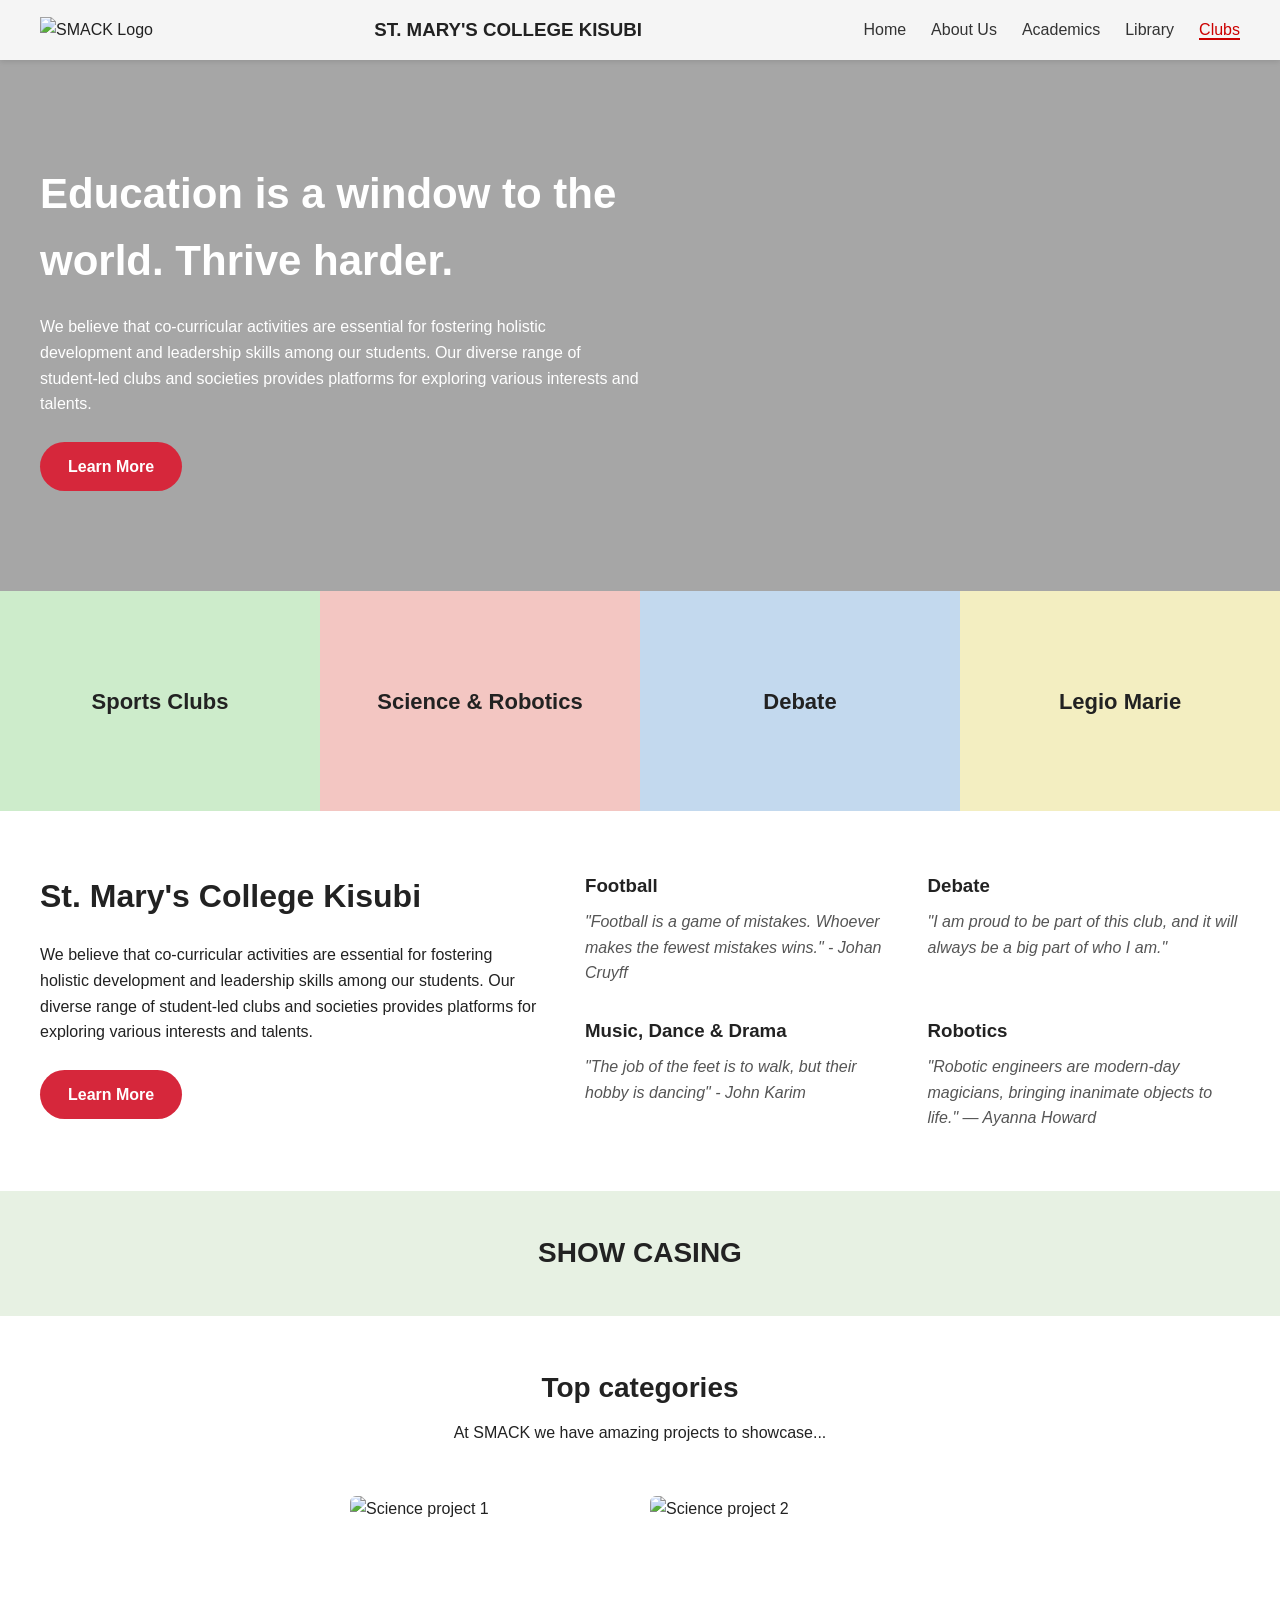
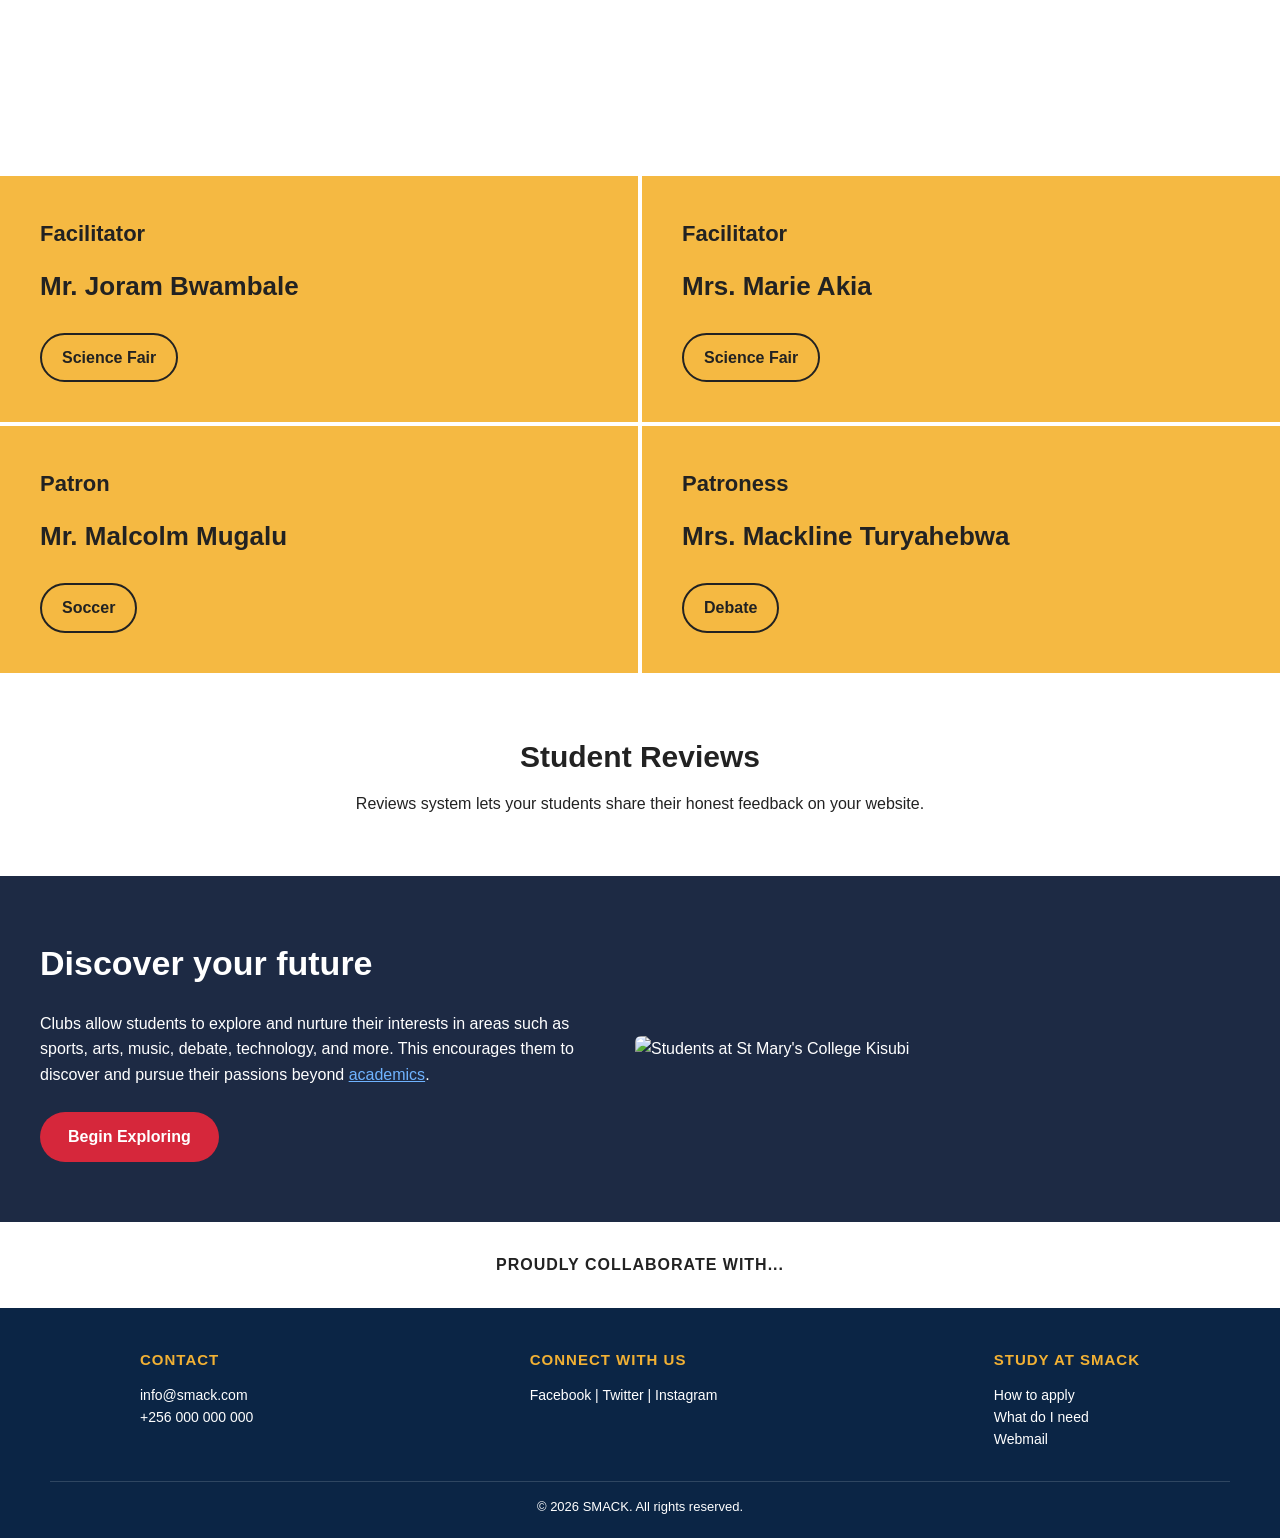
==== index.html @ e1bf28bd "Fix HTML encoding issues in index.html" ====
<!DOCTYPE html>
<html lang="en">
<head>
<meta charset="UTF-8">
<title>St. Mary's College Kisubi - Clubs</title>
<style>

  /* ===== Basic Reset ===== */
  * {
    margin: 0;
    padding: 0;
    box-sizing: border-box;
  }

  body {
    font-family: Arial, Helvetica, sans-serif;
    color: #222;
    line-height: 1.6;
  }

  a {
    text-decoration: none;
    color: inherit;
  }

  ul {
    list-style: none;
  }

  /* ===== Navigation Bar ===== */
 .navbar {
  display: flex;
  justify-content: space-between;
  align-items: center;
  padding: 15px 40px;
  background-color: #f5f5f5;
  box-shadow: 0 2px 5px rgba(0,0,0,0.1);
}

.navbar .logo img {
  height: 50px;
}

.nav-links {
  list-style: none;
  display: flex;
  gap: 25px;
}

.nav-links a {
  text-decoration: none;
  color: #333;
  font-weight: 500;
}

.nav-links a:hover,
.nav-links a.active {
  color: #cc0000;
  border-bottom: 2px solid #cc0000;
}

  /* ===== Hero Section ===== */
  .hero {
    background-image: linear-gradient(rgba(0,0,0,0.35), rgba(0,0,0,0.35)),
                       url("https://i.ytimg.com/vi/to-zvU9uCSM/maxresdefault.jpg");
    background-size: cover;
    background-position: center;
    color: white;
    padding: 100px 40px;
    text-align: left;
  }

  .hero h1 {
    font-size: 42px;
    max-width: 700px;
    margin-bottom: 20px;
  }

  .hero p {
    max-width: 600px;
    margin-bottom: 25px;
  }

  .btn {
    display: inline-block;
    background-color: #d6273b;
    color: white;
    padding: 12px 28px;
    border-radius: 25px;
    font-weight: bold;
    border: none;
    cursor: pointer;
  }

  .btn:hover {
    background-color: #a81d2c;
  }

  /* ===== Club Category Cards ===== */
  .club-categories {
    display: flex;
    flex-wrap: wrap;
  }

  .club-categories .card {
    flex: 1 1 25%;
    min-height: 220px;
    display: flex;
    align-items: center;
    justify-content: center;
    text-align: center;
    color: #222;
    font-size: 22px;
    font-weight: bold;
    padding: 20px;
  }

  .card.sports   { background-color: #cdeccb; }
  .card.science  { background-color: #f3c6c2; }
  .card.debate   { background-color: #c3d9ee; }
  .card.legio    { background-color: #f3eec1; }

  /* ===== About / Intro Section ===== */
  .about-section {
    display: flex;
    flex-wrap: wrap;
    gap: 40px;
    padding: 60px 40px;
  }

  .about-text {
    flex: 1 1 350px;
  }

  .about-text h2 {
    font-size: 32px;
    margin-bottom: 20px;
  }

  .about-text p {
    margin-bottom: 25px;
  }

  .club-list {
    flex: 1 1 500px;
    display: grid;
    grid-template-columns: 1fr 1fr;
    gap: 30px;
  }

  .club-item h3 {
    margin-bottom: 8px;
  }

  .club-item p {
    font-style: italic;
    color: #555;
  }

  /* ===== Showcase Section ===== */
  .showcase-banner {
    background-color: #e7f1e3;
    text-align: center;
    padding: 40px;
    font-size: 28px;
    font-weight: bold;
  }

  .showcase-intro {
    text-align: center;
    padding: 50px 20px 20px;
  }

  .showcase-intro h2 {
    font-size: 28px;
    margin-bottom: 10px;
  }

  .gallery {
    display: flex;
    flex-wrap: wrap;
    justify-content: center;
    gap: 20px;
    padding: 30px 40px 60px;
  }

  .gallery img {
    width: 280px;
    height: 220px;
    object-fit: cover;
    border-radius: 6px;
  }

  /* ===== Facilitator Cards ===== */
  .facilitators {
    display: grid;
    grid-template-columns: 1fr 1fr;
    gap: 4px;
  }

  .fac-card {
    background-color: #f5b942;
    padding: 40px;
  }

  .fac-card h3 {
    font-size: 22px;
    margin-bottom: 15px;
  }

  .fac-card h2 {
    font-size: 26px;
    margin-bottom: 25px;
  }

  .fac-card .tag {
    display: inline-block;
    border: 2px solid #222;
    padding: 10px 20px;
    border-radius: 25px;
    font-weight: bold;
  }

  /* ===== Reviews Section ===== */
  .reviews {
    text-align: center;
    padding: 60px 20px;
  }

  .reviews h2 {
    font-size: 30px;
    margin-bottom: 10px;
  }

  /* ===== Discover Future Section ===== */
  .discover {
    display: flex;
    flex-wrap: wrap;
    align-items: center;
    gap: 40px;
    background-color: #1d2a44;
    color: white;
    padding: 60px 40px;
  }

  .discover-text {
    flex: 1 1 350px;
  }

  .discover-text h2 {
    font-size: 34px;
    margin-bottom: 20px;
  }

  .discover-text p {
    margin-bottom: 25px;
  }

  .discover-text a.link {
    color: #6fb3ff;
    text-decoration: underline;
  }

  .discover-media {
    flex: 1 1 400px;
  }

  .discover-media img {
    width: 100%;
    border-radius: 6px;
    display: block;
  }

  /* ===== Collaborate Strip ===== */
  .collab-strip {
    text-align: center;
    padding: 30px;
    font-weight: bold;
    letter-spacing: 1px;
  }

  /* ===== Footer ===== */
  footer {
    background-color: #0b2545;
    color: white;
    padding: 40px 50px 20px;
}

.footer-content {
    display: flex;
    justify-content: space-between;
    flex-wrap: wrap;
    gap: 30px;
    max-width: 1000px;
    margin: 0 auto;
}

footer h4 {
    margin-bottom: 12px;
    text-transform: uppercase;
    font-size: 15px;
    letter-spacing: 1px;
    color: #f2b134;
}

footer p {
    font-size: 14px;
    color: white;
}

.copyright {
    text-align: center;
    margin-top: 30px;
    padding-top: 15px;
    border-top: 1px solid rgba(255, 255, 255, 0.15);
    font-size: 13px;
    color: white;
}
  /* ===== Responsive ===== */
  @media (max-width: 768px) {
    header { flex-direction: column; gap: 15px; }
    nav ul { flex-wrap: wrap; justify-content: center; gap: 15px; }
    .club-categories .card { flex: 1 1 50%; }
    .footer-grid { grid-template-columns: 1fr; }
    .club-list { grid-template-columns: 1fr; }
    .facilitators { grid-template-columns: 1fr; }
  }

</style>
</head>
<body>

  <!-- ===== Navigation BAR ===== -->
   <header>
      <nav class="navbar">
    <div class="logo">
      <img src="https://smack.sc.ug/pluginfile.php/1/local_mb2builder/images/smack%20logo%20%281%29.png" alt="SMACK Logo" />
    </div>
    <h3> ST. MARY'S COLLEGE KISUBI</h3>
    <ul class="nav-links">
      <li><a href="#">Home</a></li>
      <li><a href="#">About Us</a></li>
      <li><a href="#">Academics</a></li>
      <li><a href="#" class=>Library</a></li>
      <li><a href="#" class="active">Clubs</a></li>
    </ul>
  </nav>
  </header>

  <!-- ===== Hero Section ===== -->
  <section class="hero">
    <h1>Education is a window to the world. Thrive harder.</h1>
    <p>We believe that co-curricular activities are essential for fostering holistic
       development and leadership skills among our students. Our diverse range of
       student-led clubs and societies provides platforms for exploring various
       interests and talents.</p>
    <a href="#about" class="btn">Learn More</a>
  </section>

  <!-- ===== Club Category Cards ===== -->
  <section class="club-categories">
    <div class="card sports">Sports Clubs</div>
    <div class="card science">Science &amp; Robotics</div>
    <div class="card debate">Debate</div>
    <div class="card legio">Legio Marie</div>
  </section>

  <!-- ===== About / Club List Section ===== -->
  <section class="about-section" id="about">
    <div class="about-text">
      <h2>St. Mary's College Kisubi</h2>
      <p>We believe that co-curricular activities are essential for fostering holistic
         development and leadership skills among our students. Our diverse range of
         student-led clubs and societies provides platforms for exploring various
         interests and talents.</p>
      <a href="#" class="btn">Learn More</a>
    </div>

    <div class="club-list">
      <div class="club-item">
        <h3>Football</h3>
        <p>"Football is a game of mistakes. Whoever makes the fewest mistakes wins."
           - Johan Cruyff</p>
      </div>
      <div class="club-item">
        <h3>Debate</h3>
        <p>"I am proud to be part of this club, and it will always be a big part of who I am."</p>
      </div>
      <div class="club-item">
        <h3>Music, Dance &amp; Drama</h3>
        <p>"The job of the feet is to walk, but their hobby is dancing"
             - John Karim</p>
        </p>
      </div>
      <div class="club-item">
        <h3>Robotics</h3>
        <p>"Robotic engineers are modern-day magicians, bringing inanimate objects to life."
             — Ayanna Howard</p>
      </div>
    </div>
  </section>

  <!-- ===== Showcase Banner ===== -->
  <div class="showcase-banner">SHOW CASING</div>

  <!-- ===== Project Gallery ===== -->
  <section class="showcase-intro">
    <h2>Top categories</h2>
    <p>At SMACK we have amazing projects to showcase...</p>
  </section>

  <section class="gallery">
    <img src="https://smack.sc.ug/pluginfile.php/1/local_mb2builder/images/aaaa.jpg" alt="Science project 1">
    <img src="https://encrypted-tbn0.gstatic.com/images?q=tbn:ANd9GcRyeHM7qSEBKhLlBLKzKEKB-f-YLiyxaKR3A0BRDpmhOQ&s=10" alt="Science project 2" 
    <img src="https://encrypted-tbn0.gstatic.com/images?q=tbn:ANd9GcT-prtIh6dMyd_coQZ_07shjirnIBt1hOFECM0VP8MZow&s=10" alt="Science project 3"
    <img src="https://images.unsplash.com/photo-1581092160562-40aa08e78837?w=400" alt="Science project 4">
  </section>

  <!-- ===== Facilitators Section ===== -->
  <section class="facilitators">
    <div class="fac-card">
      <h3>Facilitator</h3>
      <h2>Mr. Joram Bwambale</h2>
      <span class="tag">Science Fair</span>
    </div>
    <div class="fac-card">
      <h3>Facilitator</h3>
      <h2>Mrs. Marie Akia</h2>
      <span class="tag">Science Fair</span>
    </div>
    <div class="fac-card">
      <h3>Patron</h3>
      <h2>Mr. Malcolm Mugalu</h2>
      <span class="tag">Soccer</span>
    </div>
    <div class="fac-card">
      <h3>Patroness</h3>
      <h2>Mrs. Mackline Turyahebwa</h2>
      <span class="tag">Debate</span>
    </div>
  </section>

  <!-- ===== Reviews Section ===== -->
  <section class="reviews">
    <h2>Student Reviews</h2>
    <p>Reviews system lets your students share their honest feedback on your website.</p>
  </section>

  <!-- ===== Discover Future Section ===== -->
  <section class="discover">
    <div class="discover-text">
      <h2>Discover your future</h2>
      <p>Clubs allow students to explore and nurture their interests in areas such as
         sports, arts, music, debate, technology, and more. This encourages them to
         discover and pursue their passions beyond <a href="#" class="link">academics</a>.</p>
      <a href="#" class="btn">Begin Exploring</a>
    </div>
    <div class="discover-media">
      <img src="https://images.unsplash.com/photo-1523050854058-8df90110c9f1?w=600" alt="Students at St Mary's College Kisubi">
    </div>
  </section>

  <!-- ===== Collaboration Strip ===== -->
  <div class="collab-strip">PROUDLY COLLABORATE WITH...</div>

  <!-- ===== Footer ===== -->
  <footer>
        <div class="footer-content">
            <div>
                <h4>Contact</h4>
                <p>info@smack.com</p>
                <p>+256 000 000 000</p>
            </div>
            <div>
                <h4>Connect with us</h4>
                <p>Facebook | Twitter | Instagram</p>
            </div>
            <div>
                <h4>Study at SMACK</h4>
                <p>How to apply</p>
                <p>What do I need</p>
                <p>Webmail </p>
            </div>
        </div>
        <p class="copyright">&copy; 2026 SMACK. All rights reserved.</p> 
  </footer>
</body>
</html>
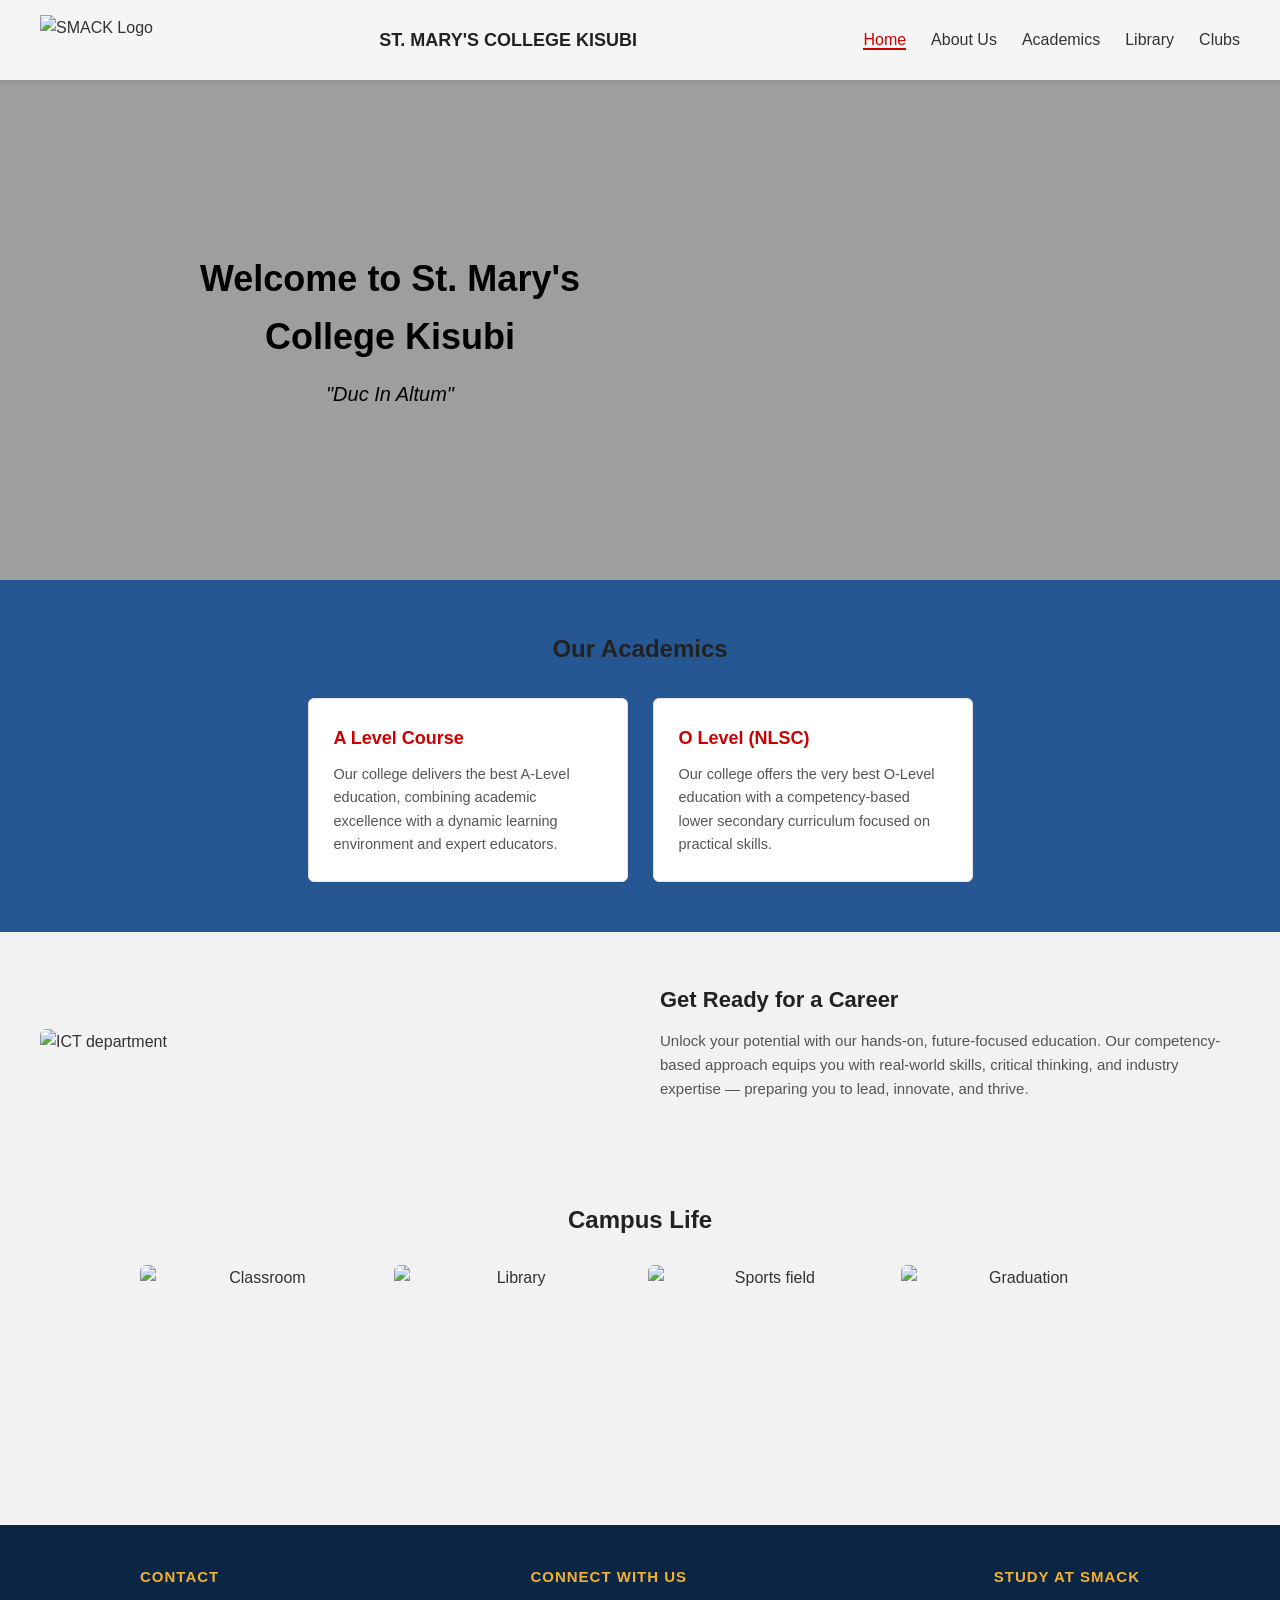
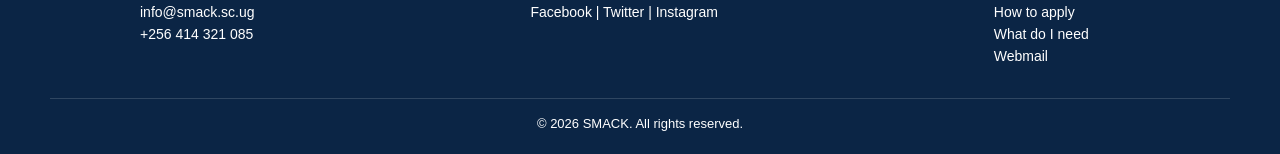
==== commit 3440acad: "Fix HTML encoding issues in index.html" ====
--- a/index.html
+++ b/index.html
@@ -1,488 +1,98 @@
 <!DOCTYPE html>
 <html lang="en">
 <head>
-<meta charset="UTF-8">
-<title>St. Mary's College Kisubi - Clubs</title>
-<style>
-
-  /* ===== Basic Reset ===== */
-  * {
-    margin: 0;
-    padding: 0;
-    box-sizing: border-box;
-  }
-
-  body {
-    font-family: Arial, Helvetica, sans-serif;
-    color: #222;
-    line-height: 1.6;
-  }
-
-  a {
-    text-decoration: none;
-    color: inherit;
-  }
-
-  ul {
-    list-style: none;
-  }
-
-  /* ===== Navigation Bar ===== */
- .navbar {
-  display: flex;
-  justify-content: space-between;
-  align-items: center;
-  padding: 15px 40px;
-  background-color: #f5f5f5;
-  box-shadow: 0 2px 5px rgba(0,0,0,0.1);
-}
-
-.navbar .logo img {
-  height: 50px;
-}
-
-.nav-links {
-  list-style: none;
-  display: flex;
-  gap: 25px;
-}
-
-.nav-links a {
-  text-decoration: none;
-  color: #333;
-  font-weight: 500;
-}
-
-.nav-links a:hover,
-.nav-links a.active {
-  color: #cc0000;
-  border-bottom: 2px solid #cc0000;
-}
-
-  /* ===== Hero Section ===== */
-  .hero {
-    background-image: linear-gradient(rgba(0,0,0,0.35), rgba(0,0,0,0.35)),
-                       url("https://i.ytimg.com/vi/to-zvU9uCSM/maxresdefault.jpg");
-    background-size: cover;
-    background-position: center;
-    color: white;
-    padding: 100px 40px;
-    text-align: left;
-  }
-
-  .hero h1 {
-    font-size: 42px;
-    max-width: 700px;
-    margin-bottom: 20px;
-  }
-
-  .hero p {
-    max-width: 600px;
-    margin-bottom: 25px;
-  }
-
-  .btn {
-    display: inline-block;
-    background-color: #d6273b;
-    color: white;
-    padding: 12px 28px;
-    border-radius: 25px;
-    font-weight: bold;
-    border: none;
-    cursor: pointer;
-  }
-
-  .btn:hover {
-    background-color: #a81d2c;
-  }
-
-  /* ===== Club Category Cards ===== */
-  .club-categories {
-    display: flex;
-    flex-wrap: wrap;
-  }
-
-  .club-categories .card {
-    flex: 1 1 25%;
-    min-height: 220px;
-    display: flex;
-    align-items: center;
-    justify-content: center;
-    text-align: center;
-    color: #222;
-    font-size: 22px;
-    font-weight: bold;
-    padding: 20px;
-  }
-
-  .card.sports   { background-color: #cdeccb; }
-  .card.science  { background-color: #f3c6c2; }
-  .card.debate   { background-color: #c3d9ee; }
-  .card.legio    { background-color: #f3eec1; }
-
-  /* ===== About / Intro Section ===== */
-  .about-section {
-    display: flex;
-    flex-wrap: wrap;
-    gap: 40px;
-    padding: 60px 40px;
-  }
-
-  .about-text {
-    flex: 1 1 350px;
-  }
-
-  .about-text h2 {
-    font-size: 32px;
-    margin-bottom: 20px;
-  }
-
-  .about-text p {
-    margin-bottom: 25px;
-  }
-
-  .club-list {
-    flex: 1 1 500px;
-    display: grid;
-    grid-template-columns: 1fr 1fr;
-    gap: 30px;
-  }
-
-  .club-item h3 {
-    margin-bottom: 8px;
-  }
-
-  .club-item p {
-    font-style: italic;
-    color: #555;
-  }
-
-  /* ===== Showcase Section ===== */
-  .showcase-banner {
-    background-color: #e7f1e3;
-    text-align: center;
-    padding: 40px;
-    font-size: 28px;
-    font-weight: bold;
-  }
-
-  .showcase-intro {
-    text-align: center;
-    padding: 50px 20px 20px;
-  }
-
-  .showcase-intro h2 {
-    font-size: 28px;
-    margin-bottom: 10px;
-  }
-
-  .gallery {
-    display: flex;
-    flex-wrap: wrap;
-    justify-content: center;
-    gap: 20px;
-    padding: 30px 40px 60px;
-  }
-
-  .gallery img {
-    width: 280px;
-    height: 220px;
-    object-fit: cover;
-    border-radius: 6px;
-  }
-
-  /* ===== Facilitator Cards ===== */
-  .facilitators {
-    display: grid;
-    grid-template-columns: 1fr 1fr;
-    gap: 4px;
-  }
-
-  .fac-card {
-    background-color: #f5b942;
-    padding: 40px;
-  }
-
-  .fac-card h3 {
-    font-size: 22px;
-    margin-bottom: 15px;
-  }
-
-  .fac-card h2 {
-    font-size: 26px;
-    margin-bottom: 25px;
-  }
-
-  .fac-card .tag {
-    display: inline-block;
-    border: 2px solid #222;
-    padding: 10px 20px;
-    border-radius: 25px;
-    font-weight: bold;
-  }
-
-  /* ===== Reviews Section ===== */
-  .reviews {
-    text-align: center;
-    padding: 60px 20px;
-  }
-
-  .reviews h2 {
-    font-size: 30px;
-    margin-bottom: 10px;
-  }
-
-  /* ===== Discover Future Section ===== */
-  .discover {
-    display: flex;
-    flex-wrap: wrap;
-    align-items: center;
-    gap: 40px;
-    background-color: #1d2a44;
-    color: white;
-    padding: 60px 40px;
-  }
-
-  .discover-text {
-    flex: 1 1 350px;
-  }
-
-  .discover-text h2 {
-    font-size: 34px;
-    margin-bottom: 20px;
-  }
-
-  .discover-text p {
-    margin-bottom: 25px;
-  }
-
-  .discover-text a.link {
-    color: #6fb3ff;
-    text-decoration: underline;
-  }
-
-  .discover-media {
-    flex: 1 1 400px;
-  }
-
-  .discover-media img {
-    width: 100%;
-    border-radius: 6px;
-    display: block;
-  }
-
-  /* ===== Collaborate Strip ===== */
-  .collab-strip {
-    text-align: center;
-    padding: 30px;
-    font-weight: bold;
-    letter-spacing: 1px;
-  }
-
-  /* ===== Footer ===== */
-  footer {
-    background-color: #0b2545;
-    color: white;
-    padding: 40px 50px 20px;
-}
-
-.footer-content {
-    display: flex;
-    justify-content: space-between;
-    flex-wrap: wrap;
-    gap: 30px;
-    max-width: 1000px;
-    margin: 0 auto;
-}
-
-footer h4 {
-    margin-bottom: 12px;
-    text-transform: uppercase;
-    font-size: 15px;
-    letter-spacing: 1px;
-    color: #f2b134;
-}
-
-footer p {
-    font-size: 14px;
-    color: white;
-}
-
-.copyright {
-    text-align: center;
-    margin-top: 30px;
-    padding-top: 15px;
-    border-top: 1px solid rgba(255, 255, 255, 0.15);
-    font-size: 13px;
-    color: white;
-}
-  /* ===== Responsive ===== */
-  @media (max-width: 768px) {
-    header { flex-direction: column; gap: 15px; }
-    nav ul { flex-wrap: wrap; justify-content: center; gap: 15px; }
-    .club-categories .card { flex: 1 1 50%; }
-    .footer-grid { grid-template-columns: 1fr; }
-    .club-list { grid-template-columns: 1fr; }
-    .facilitators { grid-template-columns: 1fr; }
-  }
-
-</style>
+<meta charset="UTF-8" />
+<meta name="viewport" content="width=device-width, initial-scale=1.0"/>
+<title>ST. MARY'S COLLEGE KISUBI - Home</title>
+<link rel="stylesheet" href="style.css" />
 </head>
 <body>
-
-  <!-- ===== Navigation BAR ===== -->
-   <header>
-      <nav class="navbar">
-    <div class="logo">
-      <img src="https://smack.sc.ug/pluginfile.php/1/local_mb2builder/images/smack%20logo%20%281%29.png" alt="SMACK Logo" />
-    </div>
-    <h3> ST. MARY'S COLLEGE KISUBI</h3>
-    <ul class="nav-links">
-      <li><a href="#">Home</a></li>
-      <li><a href="#">About Us</a></li>
-      <li><a href="#">Academics</a></li>
-      <li><a href="#" class=>Library</a></li>
-      <li><a href="#" class="active">Clubs</a></li>
-    </ul>
-  </nav>
+  <!-- ========== NAVIGATION BAR ========== -->
+  <header>
+    <nav class="navbar">
+      <div class="logo">
+        <img src="https://smack.sc.ug/pluginfile.php/1/local_mb2builder/images/smack%20logo%20%281%29.png" alt="SMACK Logo" />
+      </div>
+      <h3>ST. MARY'S COLLEGE KISUBI</h3>
+      <ul class="nav-links">
+        <li><a href="#" class="active">Home</a></li>
+        <li><a href="#">About Us</a></li>
+        <li><a href="#">Academics</a></li>
+        <li><a href="#">Library</a></li>
+        <li><a href="#">Clubs</a></li>
+      </ul>
+    </nav>
   </header>
 
-  <!-- ===== Hero Section ===== -->
+  <!-- ========== HERO ========== -->
   <section class="hero">
-    <h1>Education is a window to the world. Thrive harder.</h1>
-    <p>We believe that co-curricular activities are essential for fostering holistic
-       development and leadership skills among our students. Our diverse range of
-       student-led clubs and societies provides platforms for exploring various
-       interests and talents.</p>
-    <a href="#about" class="btn">Learn More</a>
+    <div class="hero-image" aria-hidden="true"></div>
+  
+    <div class="hero-content">
+      <div class="hero-text">
+        
+        <h1>Welcome to St. Mary's College Kisubi</h1>
+        <p>"Duc In Altum"</p>
+      </div>
+      
   </section>
 
-  <!-- ===== Club Category Cards ===== -->
-  <section class="club-categories">
-    <div class="card sports">Sports Clubs</div>
-    <div class="card science">Science &amp; Robotics</div>
-    <div class="card debate">Debate</div>
-    <div class="card legio">Legio Marie</div>
-  </section>
-
-  <!-- ===== About / Club List Section ===== -->
-  <section class="about-section" id="about">
-    <div class="about-text">
-      <h2>St. Mary's College Kisubi</h2>
-      <p>We believe that co-curricular activities are essential for fostering holistic
-         development and leadership skills among our students. Our diverse range of
-         student-led clubs and societies provides platforms for exploring various
-         interests and talents.</p>
-      <a href="#" class="btn">Learn More</a>
-    </div>
-
-    <div class="club-list">
-      <div class="club-item">
-        <h3>Football</h3>
-        <p>"Football is a game of mistakes. Whoever makes the fewest mistakes wins."
-           - Johan Cruyff</p>
+  <!-- ========== ACADEMICS ========== -->
+  <section class="academics">
+    <h2>Our Academics</h2>
+    <div class="academics-grid">
+      <div class="academic-card">
+        <h3>A Level Course</h3>
+        <p>Our college delivers the best A-Level education, combining academic excellence with a dynamic learning environment and expert educators.</p>
       </div>
-      <div class="club-item">
-        <h3>Debate</h3>
-        <p>"I am proud to be part of this club, and it will always be a big part of who I am."</p>
-      </div>
-      <div class="club-item">
-        <h3>Music, Dance &amp; Drama</h3>
-        <p>"The job of the feet is to walk, but their hobby is dancing"
-             - John Karim</p>
-        </p>
-      </div>
-      <div class="club-item">
-        <h3>Robotics</h3>
-        <p>"Robotic engineers are modern-day magicians, bringing inanimate objects to life."
-             — Ayanna Howard</p>
+      <div class="academic-card">
+        <h3>O Level (NLSC)</h3>
+        <p>Our college offers the very best O-Level education with a competency-based lower secondary curriculum focused on practical skills.</p>
       </div>
     </div>
   </section>
 
-  <!-- ===== Showcase Banner ===== -->
-  <div class="showcase-banner">SHOW CASING</div>
-
-  <!-- ===== Project Gallery ===== -->
-  <section class="showcase-intro">
-    <h2>Top categories</h2>
-    <p>At SMACK we have amazing projects to showcase...</p>
-  </section>
-
-  <section class="gallery">
-    <img src="https://smack.sc.ug/pluginfile.php/1/local_mb2builder/images/aaaa.jpg" alt="Science project 1">
-    <img src="https://encrypted-tbn0.gstatic.com/images?q=tbn:ANd9GcRyeHM7qSEBKhLlBLKzKEKB-f-YLiyxaKR3A0BRDpmhOQ&s=10" alt="Science project 2" 
-    <img src="https://encrypted-tbn0.gstatic.com/images?q=tbn:ANd9GcT-prtIh6dMyd_coQZ_07shjirnIBt1hOFECM0VP8MZow&s=10" alt="Science project 3"
-    <img src="https://images.unsplash.com/photo-1581092160562-40aa08e78837?w=400" alt="Science project 4">
-  </section>
-
-  <!-- ===== Facilitators Section ===== -->
-  <section class="facilitators">
-    <div class="fac-card">
-      <h3>Facilitator</h3>
-      <h2>Mr. Joram Bwambale</h2>
-      <span class="tag">Science Fair</span>
-    </div>
-    <div class="fac-card">
-      <h3>Facilitator</h3>
-      <h2>Mrs. Marie Akia</h2>
-      <span class="tag">Science Fair</span>
-    </div>
-    <div class="fac-card">
-      <h3>Patron</h3>
-      <h2>Mr. Malcolm Mugalu</h2>
-      <span class="tag">Soccer</span>
-    </div>
-    <div class="fac-card">
-      <h3>Patroness</h3>
-      <h2>Mrs. Mackline Turyahebwa</h2>
-      <span class="tag">Debate</span>
+  <!-- ========== ABOUT ========== -->
+  <section class="about">
+    <img src="https://businessfocus.co.ug/wp-content/uploads/2022/12/St.-Marys-College-Kisubi.png" alt="ICT department"/>
+    <div class="about-text">
+      <h2>Get Ready for a Career</h2>
+      <p>Unlock your potential with our hands-on, future-focused education. Our competency-based approach equips you with real-world skills, critical thinking, and industry expertise — preparing you to lead, innovate, and thrive.</p>
     </div>
   </section>
 
-  <!-- ===== Reviews Section ===== -->
-  <section class="reviews">
-    <h2>Student Reviews</h2>
-    <p>Reviews system lets your students share their honest feedback on your website.</p>
-  </section>
-
-  <!-- ===== Discover Future Section ===== -->
-  <section class="discover">
-    <div class="discover-text">
-      <h2>Discover your future</h2>
-      <p>Clubs allow students to explore and nurture their interests in areas such as
-         sports, arts, music, debate, technology, and more. This encourages them to
-         discover and pursue their passions beyond <a href="#" class="link">academics</a>.</p>
-      <a href="#" class="btn">Begin Exploring</a>
-    </div>
-    <div class="discover-media">
-      <img src="https://images.unsplash.com/photo-1523050854058-8df90110c9f1?w=600" alt="Students at St Mary's College Kisubi">
+  <!-- ========== GALLERY ========== -->
+  <section class="gallery">
+    <h2>Campus Life</h2>
+    <div class="gallery-grid">
+      <img src="https://tse2.mm.bing.net/th/id/OIP.IeeUNRi_D4gt1pBTQpXDOAHaE8?cb=thfvnextfalcon3&rs=1&pid=ImgDetMain&o=7&rm=3" alt="Classroom"/>
+      <img src="https://smack.sc.ug/pluginfile.php/1/local_mb2builder/images/1%40%20(5).JPG" alt="Library"/>
+      <img src="https://2.bp.blogspot.com/-CVWaP2WaajM/T4bvk_jK1nI/AAAAAAAALGk/YVQt82Ro3J8/s1600/S%2B6%2BAFTER%2BMASS.JPG" alt="Sports field"/>
+      <img src="https://smack.sc.ug/pluginfile.php/1/local_mb2builder/images/NYZ_6675.jpg" alt="Graduation"/>
     </div>
   </section>
 
-  <!-- ===== Collaboration Strip ===== -->
-  <div class="collab-strip">PROUDLY COLLABORATE WITH...</div>
+  <!-- ===== FOOTER ===== -->
+  <footer>
+    <div class="footer-content">
+      <div>
+        <h4>Contact</h4>
+        <p>info@smack.sc.ug</p>
+        <p>+256 414 321 085</p>
+      </div>
+      <div>
+        <h4>Connect with us</h4>
+        <p>Facebook | Twitter | Instagram</p>
+      </div>
+      <div>
+        <h4>Study at SMACK</h4>
+        <p>How to apply</p>
+        <p>What do I need</p>
+        <p>Webmail</p>
+      </div>
+    </div>
+    <p class="copyright">&copy; 2026 SMACK. All rights reserved.</p>
+  </footer>
 
-  <!-- ===== Footer ===== -->
-  <footer>
-        <div class="footer-content">
-            <div>
-                <h4>Contact</h4>
-                <p>info@smack.com</p>
-                <p>+256 000 000 000</p>
-            </div>
-            <div>
-                <h4>Connect with us</h4>
-                <p>Facebook | Twitter | Instagram</p>
-            </div>
-            <div>
-                <h4>Study at SMACK</h4>
-                <p>How to apply</p>
-                <p>What do I need</p>
-                <p>Webmail </p>
-            </div>
-        </div>
-        <p class="copyright">&copy; 2026 SMACK. All rights reserved.</p> 
-  </footer>
 </body>
 </html>
--- a/style.css
+++ b/style.css
@@ -0,0 +1,266 @@
+* { margin: 0; padding: 0; box-sizing: border-box; }
+body {
+  font-family: Arial, Helvetica, sans-serif;
+  color: #333;
+  line-height: 1.6;
+  background-color: #f2f2f2;
+}
+a { text-decoration: none; }
+img { max-width: 100%; display: block; }
+
+/* ===== NAVBAR ===== */
+.navbar {
+  display: flex;
+  justify-content: space-between;
+  align-items: center;
+  padding: 15px 40px;
+  background-color: #f5f5f5;
+  box-shadow: 0 2px 5px rgba(0,0,0,0.1);
+}
+.navbar .logo img {
+  height: 50px;
+}
+.navbar h3 {
+  color: #222;
+  font-size: 18px;
+  font-weight: 600;
+}
+.nav-links {
+  list-style: none;
+  display: flex;
+  gap: 25px;
+}
+.nav-links a {
+  color: #333;
+  font-weight: 500;
+}
+.nav-links a:hover,
+.nav-links a.active {
+  color: #cc0000;
+  border-bottom: 2px solid #cc0000;
+}
+
+/* ===== HERO ===== */
+.hero {
+  position: relative;
+  text-align: center;
+  color:black;
+  min-height: 500px;
+  display: flex;
+  align-items: center;
+  justify-content: center;
+  overflow: hidden;
+}
+.hero::before {
+  content: "";
+  position: absolute;
+  inset: 0;
+  background: rgba(0, 0, 0, 0.35);
+}
+.hero-image {
+  position: absolute;
+  inset: 0;
+  background-image: url('homepage.jpg');
+  background-size: cover;
+  background-position: center;
+  opacity: 0.95;
+}
+.hero-text {
+  position: relative;
+  z-index: 1;
+  max-width: 560px;
+  padding: 20px;
+}
+.hero-content {
+  position: relative;
+  z-index: 1;
+  max-width: 1100px;
+  width: 100%;
+  padding: 20px;
+  display: flex;
+  align-items: flex-start;
+  justify-content: flex-start;
+  gap: 32px;
+}
+.hero-video {
+  width: 320px;
+  min-width: 280px;
+  border-radius: 14px;
+  overflow: hidden;
+  box-shadow: 0 12px 30px rgba(0, 0, 0, 0.35);
+}
+.hero-video video {
+  display: block;
+  width: 100%;
+  height: auto;
+}
+.hero h1 {
+  font-size: 36px;
+  margin-bottom: 12px;
+}
+.hero p {
+  font-style: italic;
+  font-size: 20px;
+  margin-bottom: 0;
+}
+.hero-buttons {
+  margin-top: 25px;
+}
+.hero-buttons a {
+  display: inline-block;
+  padding: 10px 22px;
+  margin: 0 8px;
+  font-weight: 600;
+  border-radius: 4px;
+}
+.btn-primary {
+  background-color: #cc0000;
+  color: #fff;
+}
+.btn-secondary {
+  border: 1px solid #cc0000;
+  color: #cc0000;
+}
+
+/* ===== ACADEMICS ===== */
+.academics {
+  padding: 50px 40px;
+  background-color: #265793;
+}
+.academics h2 {
+  text-align: center;
+  color: #222;
+  margin-bottom: 30px;
+  font-size: 24px;
+}
+.academics-grid {
+  display: flex;
+  gap: 25px;
+  flex-wrap: wrap;
+  justify-content: center;
+}
+.academic-card {
+  background: #fff;
+  border: 1px solid #e2e2e2;
+  border-radius: 6px;
+  padding: 25px;
+  max-width: 320px;
+}
+.academic-card h3 {
+  color: #cc0000;
+  margin-bottom: 10px;
+  font-size: 18px;
+}
+.academic-card p {
+  color: #555;
+  font-size: 14.5px;
+}
+
+/* ===== ABOUT ===== */
+.about {
+  display: flex;
+  align-items: center;
+  gap: 40px;
+  padding: 50px 40px;
+  flex-wrap: wrap;
+}
+.about img {
+  flex: 1 1 320px;
+  border-radius: 6px;
+}
+.about-text {
+  flex: 1 1 320px;
+}
+.about-text h2 {
+  color: #222;
+  margin-bottom: 12px;
+  font-size: 22px;
+}
+.about-text p {
+  color: #555;
+  font-size: 15px;
+}
+
+/* ===== GALLERY ===== */
+.gallery {
+  padding: 50px 40px;
+  text-align: center;
+}
+.gallery h2 {
+  color: #222;
+  margin-bottom: 25px;
+  font-size: 24px;
+}
+.gallery-grid {
+  display: grid;
+  grid-template-columns: repeat(auto-fit, minmax(220px, 1fr));
+  gap: 15px;
+  max-width: 1000px;
+  margin: 0 auto;
+}
+.gallery-grid img {
+  width: 100%;
+  height: 180px;
+  object-fit: cover;
+  border-radius: 6px;
+}
+
+/* ===== FOOTER ===== */
+footer {
+  background-color: #0b2545;
+  color: white;
+  padding: 40px 50px 20px;
+  margin-top: 30px;
+}
+.footer-content {
+  display: flex;
+  justify-content: space-between;
+  flex-wrap: wrap;
+  gap: 30px;
+  max-width: 1000px;
+  margin: 0 auto;
+}
+footer h4 {
+  margin-bottom: 12px;
+  text-transform: uppercase;
+  font-size: 15px;
+  letter-spacing: 1px;
+  color: #f2b134;
+}
+footer p {
+  font-size: 14px;
+  color: white;
+}
+.copyright {
+  text-align: center;
+  margin-top: 30px;
+  padding-top: 15px;
+  border-top: 1px solid rgba(255, 255, 255, 0.15);
+  font-size: 13px;
+  color: white;
+}
+
+@media (max-width: 768px) {
+  .navbar { flex-direction: column; gap: 12px; padding: 15px 20px; }
+  .nav-links { flex-wrap: wrap; justify-content: center; gap: 15px; }
+  .about, .academics { padding: 40px 20px; }
+  .hero-content {
+    flex-direction: column;
+    align-items: center;
+    text-align: center;
+  }
+  .hero-text {
+    max-width: 100%;
+  }
+  .hero-video {
+    width: 100%;
+    max-width: 560px;
+  }
+}
+
+@media (max-width: 480px) {
+  .hero-video {
+    width: 100%;
+    max-width: 100%;
+  }
+}
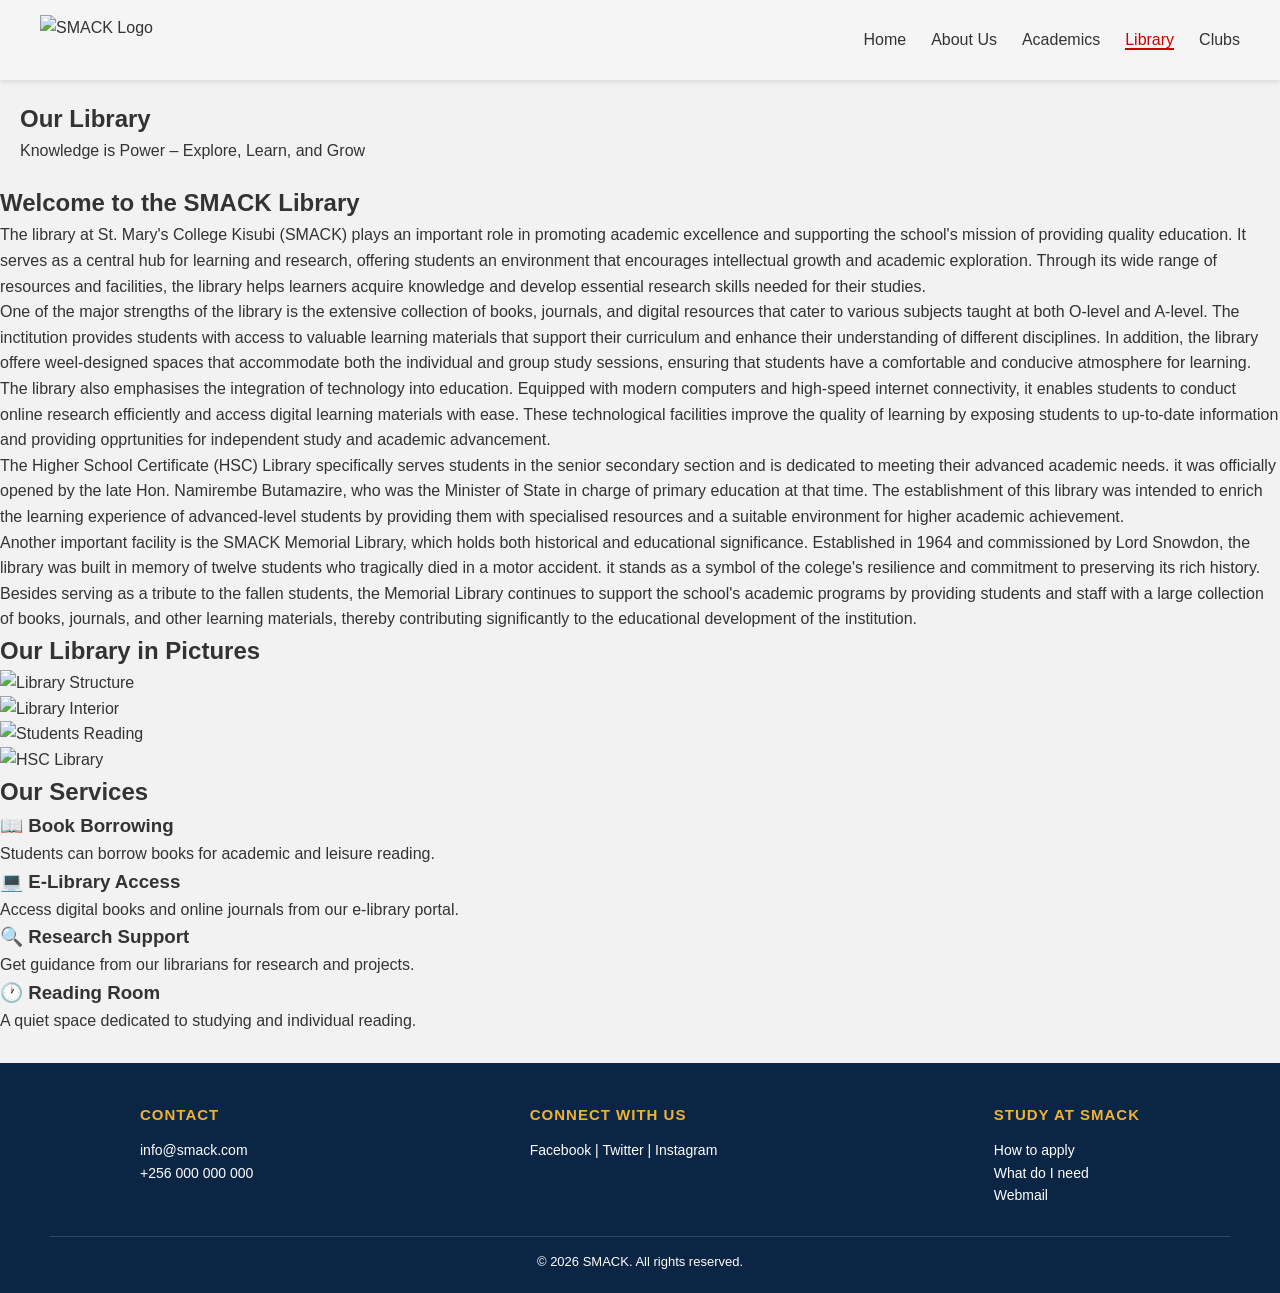
==== commit f5edd179: "Fix HTML structure and content formatting" ====
--- a/index.html
+++ b/index.html
@@ -1,98 +1,120 @@
 <!DOCTYPE html>
 <html lang="en">
 <head>
-<meta charset="UTF-8" />
-<meta name="viewport" content="width=device-width, initial-scale=1.0"/>
-<title>ST. MARY'S COLLEGE KISUBI - Home</title>
-<link rel="stylesheet" href="style.css" />
+  <meta charset="UTF-8" />
+  <meta name="viewport" content="width=device-width, initial-scale=1.0"/>
+  <title>Library – St. Mary's College Kisubi</title>
+  <link rel="stylesheet" href="style.css" />
 </head>
 <body>
+
   <!-- ========== NAVIGATION BAR ========== -->
-  <header>
-    <nav class="navbar">
-      <div class="logo">
-        <img src="https://smack.sc.ug/pluginfile.php/1/local_mb2builder/images/smack%20logo%20%281%29.png" alt="SMACK Logo" />
-      </div>
-      <h3>ST. MARY'S COLLEGE KISUBI</h3>
-      <ul class="nav-links">
-        <li><a href="#" class="active">Home</a></li>
-        <li><a href="#">About Us</a></li>
-        <li><a href="#">Academics</a></li>
-        <li><a href="#">Library</a></li>
-        <li><a href="#">Clubs</a></li>
-      </ul>
-    </nav>
-  </header>
+  <nav class="navbar">
+    <div class="logo">
+      <img src="https://smack.sc.ug/pluginfile.php/1/local_mb2builder/images/smack%20logo%20%281%29.png" alt="SMACK Logo" />
+    </div>
+    <ul class="nav-links">
+      <li><a href="#">Home</a></li>
+      <li><a href="#">About Us</a></li>
+      <li><a href="#">Academics</a></li>
+      <li><a href="#" class="active">Library</a></li>
+      <li><a href="#">Clubs</a></li>
+    </ul>
+  </nav>
 
-  <!-- ========== HERO ========== -->
-  <section class="hero">
-    <div class="hero-image" aria-hidden="true"></div>
-  
-    <div class="hero-content">
-      <div class="hero-text">
-        
-        <h1>Welcome to St. Mary's College Kisubi</h1>
-        <p>"Duc In Altum"</p>
-      </div>
-      
+  <!-- ==========  HERO SECTION (Background image goes in CSS) ========== -->
+  <section class="library-hero">
+    <div class="hero-text">
+      <h1>Our Library</h1>
+      <p>Knowledge is Power – Explore, Learn, and Grow</p>
+    </div>
   </section>
 
-  <!-- ========== ACADEMICS ========== -->
-  <section class="academics">
-    <h2>Our Academics</h2>
-    <div class="academics-grid">
-      <div class="academic-card">
-        <h3>A Level Course</h3>
-        <p>Our college delivers the best A-Level education, combining academic excellence with a dynamic learning environment and expert educators.</p>
+  <!-- ========== ABOUT THE LIBRARY ========== -->
+  <section class="library-about">
+    <h2>Welcome to the SMACK Library</h2>
+    <p>
+      The library at St. Mary's College Kisubi (SMACK) plays an important role in promoting academic excellence and supporting the school's mission of providing quality education. It serves as a central hub for learning and research, offering students an environment that
+      encourages intellectual growth and academic exploration. Through its wide range of resources and facilities, the library helps learners acquire knowledge and develop essential research skills needed for their studies.
+    </p>
+    <p>
+      One of the major strengths of the library is the extensive collection of books, journals, and digital resources that cater to various subjects taught at both O-level and A-level. The inctitution provides students with access to valuable learning materials that support 
+      their curriculum and enhance their understanding of different disciplines. In addition, the library offere weel-designed spaces that accommodate both the individual and group study sessions, ensuring that students have a comfortable and conducive atmosphere for learning.
+    </p>
+    <p>
+      The library also emphasises the integration of technology into education. Equipped with modern computers and high-speed internet connectivity, it enables students to conduct online research efficiently and access digital learning materials with ease. These technological 
+      facilities improve the quality of learning by exposing students to up-to-date information and providing opprtunities for independent study and academic advancement.
+    </p>
+    <p>
+      The Higher School Certificate (HSC) Library specifically serves students in the senior secondary section and is dedicated to meeting their advanced academic needs. it was officially opened by the late Hon. Namirembe Butamazire, who was the Minister of State in charge of 
+      primary education at that time. The establishment of this library was intended to enrich the learning experience of advanced-level students by providing them with specialised resources and a suitable environment for higher academic achievement.
+    </p>
+    <p>
+      Another important facility is the SMACK Memorial Library, which holds both historical and educational significance. Established in 1964 and commissioned by Lord Snowdon, the library was built in memory of twelve students who tragically died in a motor accident. it stands
+      as a symbol of the colege's resilience and commitment to preserving its rich history. Besides serving as a tribute to the fallen students, the Memorial Library continues to support the school's academic programs by providing students and staff with a large collection of 
+      books, journals, and other learning materials, thereby contributing significantly to the educational development of the institution.
+    </p>
+  </section>
+
+  <!-- ==========  INSERT PHOTO GRID SECTION HERE ========== -->
+  <section class="library-photos">
+    <h2>Our Library in Pictures</h2>
+    <div class="photo-grid">
+
+      <!--  REPLACE these src values with your actual image file names -->
+      <img src="https://smack.sc.ug/pluginfile.php/1/local_mb2builder/images/CHR_9851.jpg" alt="Library Structure" />
+      <img src="https://4.bp.blogspot.com/-PNSpChh7xZ0/TZqziDxXOVI/AAAAAAAAHOI/rS1kGQ0i2zg/s1600/slide35.png" alt="Library Interior" />
+      <img src="https://smack.sc.ug/pluginfile.php/1/local_mb2builder/images/NYZ_6675.jpg" alt="Students Reading" />
+      <img src="https://smack.sc.ug/pluginfile.php/1/local_mb2builder/images/NYZ_6858.jpg" alt="HSC Library" />
+
+    </div>
+  </section>
+  <!-- ========== END OF PHOTO GRID ========== -->
+
+  <!-- ========== LIBRARY SERVICES ========== -->
+  <section class="library-services">
+    <h2>Our Services</h2>
+    <div class="services-grid">
+      <div class="service-card">
+        <h3>📖 Book Borrowing</h3>
+        <p>Students can borrow books for academic and leisure reading.</p>
       </div>
-      <div class="academic-card">
-        <h3>O Level (NLSC)</h3>
-        <p>Our college offers the very best O-Level education with a competency-based lower secondary curriculum focused on practical skills.</p>
+      <div class="service-card">
+        <h3>💻 E-Library Access</h3>
+        <p>Access digital books and online journals from our e-library portal.</p>
+      </div>
+      <div class="service-card">
+        <h3>🔍 Research Support</h3>
+        <p>Get guidance from our librarians for research and projects.</p>
+      </div>
+      <div class="service-card">
+        <h3>🕐 Reading Room</h3>
+        <p>A quiet space dedicated to studying and individual reading.</p>
       </div>
     </div>
   </section>
 
-  <!-- ========== ABOUT ========== -->
-  <section class="about">
-    <img src="https://businessfocus.co.ug/wp-content/uploads/2022/12/St.-Marys-College-Kisubi.png" alt="ICT department"/>
-    <div class="about-text">
-      <h2>Get Ready for a Career</h2>
-      <p>Unlock your potential with our hands-on, future-focused education. Our competency-based approach equips you with real-world skills, critical thinking, and industry expertise — preparing you to lead, innovate, and thrive.</p>
-    </div>
-  </section>
-
-  <!-- ========== GALLERY ========== -->
-  <section class="gallery">
-    <h2>Campus Life</h2>
-    <div class="gallery-grid">
-      <img src="https://tse2.mm.bing.net/th/id/OIP.IeeUNRi_D4gt1pBTQpXDOAHaE8?cb=thfvnextfalcon3&rs=1&pid=ImgDetMain&o=7&rm=3" alt="Classroom"/>
-      <img src="https://smack.sc.ug/pluginfile.php/1/local_mb2builder/images/1%40%20(5).JPG" alt="Library"/>
-      <img src="https://2.bp.blogspot.com/-CVWaP2WaajM/T4bvk_jK1nI/AAAAAAAALGk/YVQt82Ro3J8/s1600/S%2B6%2BAFTER%2BMASS.JPG" alt="Sports field"/>
-      <img src="https://smack.sc.ug/pluginfile.php/1/local_mb2builder/images/NYZ_6675.jpg" alt="Graduation"/>
-    </div>
-  </section>
 
   <!-- ===== FOOTER ===== -->
-  <footer>
-    <div class="footer-content">
-      <div>
-        <h4>Contact</h4>
-        <p>info@smack.sc.ug</p>
-        <p>+256 414 321 085</p>
-      </div>
-      <div>
-        <h4>Connect with us</h4>
-        <p>Facebook | Twitter | Instagram</p>
-      </div>
-      <div>
-        <h4>Study at SMACK</h4>
-        <p>How to apply</p>
-        <p>What do I need</p>
-        <p>Webmail</p>
-      </div>
-    </div>
-    <p class="copyright">&copy; 2026 SMACK. All rights reserved.</p>
-  </footer>
-
+    <footer>
+        <div class="footer-content">
+            <div>
+                <h4>Contact</h4>
+                <p>info@smack.com</p>
+                <p>+256 000 000 000</p>
+            </div>
+            <div>
+                <h4>Connect with us</h4>
+                <p>Facebook | Twitter | Instagram</p>
+            </div>
+            <div>
+                <h4>Study at SMACK</h4>
+                <p>How to apply</p>
+                <p>What do I need</p>
+                <p>Webmail </p>
+            </div>
+        </div>
+        <p class="copyright">&copy; 2026 SMACK. All rights reserved.</p>
+    </footer>
 </body>
 </html>
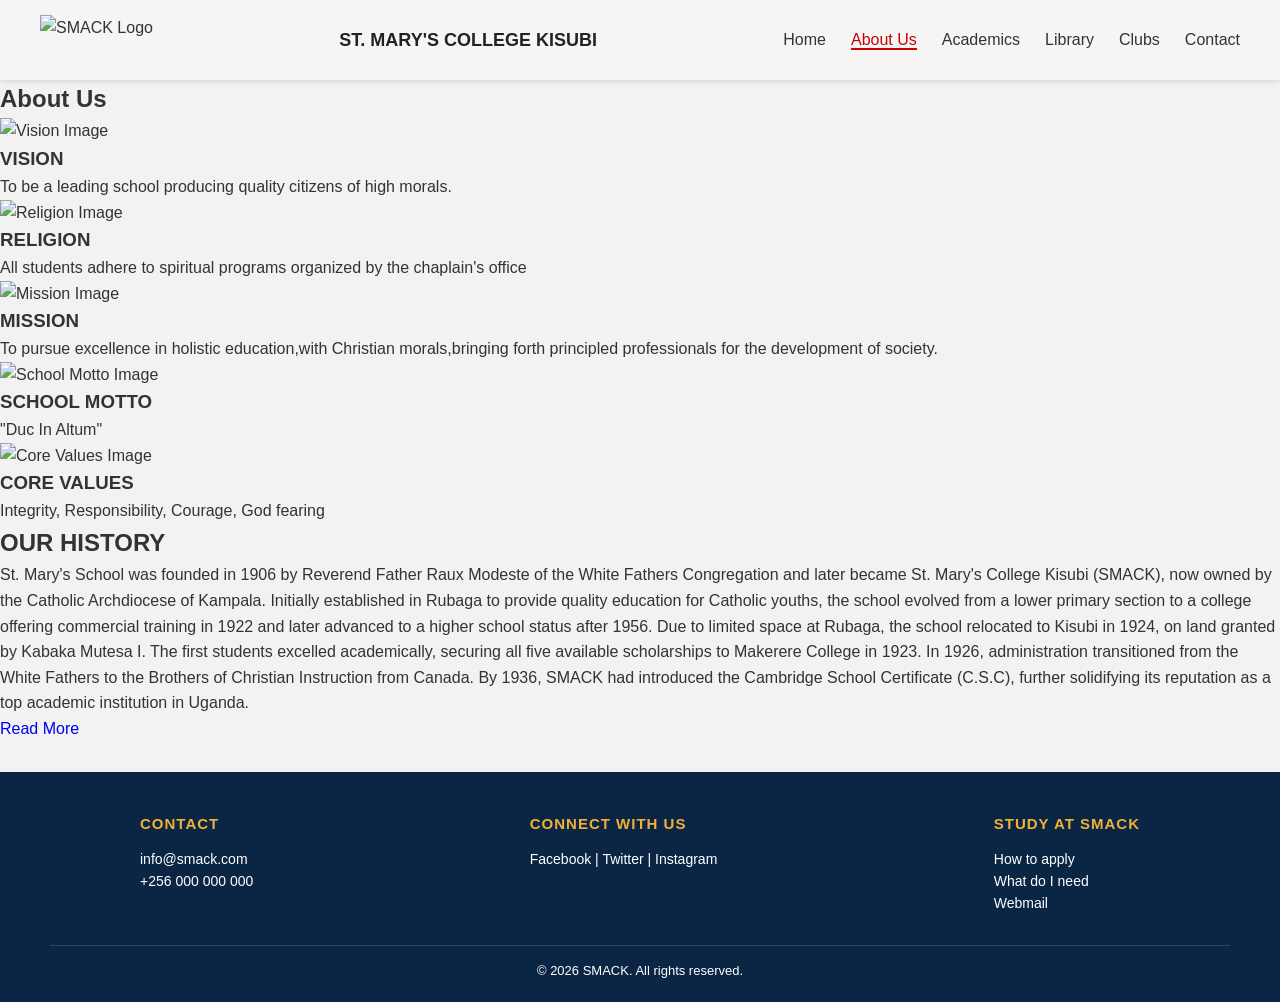
==== commit 78b9bd29: "Update index.html" ====
--- a/index.html
+++ b/index.html
@@ -1,101 +1,83 @@
 <!DOCTYPE html>
 <html lang="en">
 <head>
-  <meta charset="UTF-8" />
-  <meta name="viewport" content="width=device-width, initial-scale=1.0"/>
-  <title>Library – St. Mary's College Kisubi</title>
-  <link rel="stylesheet" href="style.css" />
+    <meta charset="UTF-8">
+    <meta name="viewport" content="width=device-width, initial-scale=1.0">
+    <title>SMACK website-redo</title>
+    <link rel="stylesheet" href="style.css">
 </head>
 <body>
 
-  <!-- ========== NAVIGATION BAR ========== -->
-  <nav class="navbar">
+ <!-- ========== NAVIGATION BAR ========== -->
+   <header>
+      <nav class="navbar">
     <div class="logo">
       <img src="https://smack.sc.ug/pluginfile.php/1/local_mb2builder/images/smack%20logo%20%281%29.png" alt="SMACK Logo" />
     </div>
+    <h3> ST. MARY'S COLLEGE KISUBI</h3>
     <ul class="nav-links">
       <li><a href="#">Home</a></li>
-      <li><a href="#">About Us</a></li>
+      <li><a href="#"class="active">About Us</a></li>
       <li><a href="#">Academics</a></li>
-      <li><a href="#" class="active">Library</a></li>
+      <li><a href="#">Library</a></li>
       <li><a href="#">Clubs</a></li>
+      <li><a href="#">Contact</a></li>
     </ul>
   </nav>
+  </header>
 
-  <!-- ==========  HERO SECTION (Background image goes in CSS) ========== -->
-  <section class="library-hero">
-    <div class="hero-text">
-      <h1>Our Library</h1>
-      <p>Knowledge is Power – Explore, Learn, and Grow</p>
-    </div>
-  </section>
+    <!-- ===== PAGE TITLE ===== -->
+    <section class="page-title">
+        <h1>About Us</h1>
 
-  <!-- ========== ABOUT THE LIBRARY ========== -->
-  <section class="library-about">
-    <h2>Welcome to the SMACK Library</h2>
-    <p>
-      The library at St. Mary's College Kisubi (SMACK) plays an important role in promoting academic excellence and supporting the school's mission of providing quality education. It serves as a central hub for learning and research, offering students an environment that
-      encourages intellectual growth and academic exploration. Through its wide range of resources and facilities, the library helps learners acquire knowledge and develop essential research skills needed for their studies.
-    </p>
-    <p>
-      One of the major strengths of the library is the extensive collection of books, journals, and digital resources that cater to various subjects taught at both O-level and A-level. The inctitution provides students with access to valuable learning materials that support 
-      their curriculum and enhance their understanding of different disciplines. In addition, the library offere weel-designed spaces that accommodate both the individual and group study sessions, ensuring that students have a comfortable and conducive atmosphere for learning.
-    </p>
-    <p>
-      The library also emphasises the integration of technology into education. Equipped with modern computers and high-speed internet connectivity, it enables students to conduct online research efficiently and access digital learning materials with ease. These technological 
-      facilities improve the quality of learning by exposing students to up-to-date information and providing opprtunities for independent study and academic advancement.
-    </p>
-    <p>
-      The Higher School Certificate (HSC) Library specifically serves students in the senior secondary section and is dedicated to meeting their advanced academic needs. it was officially opened by the late Hon. Namirembe Butamazire, who was the Minister of State in charge of 
-      primary education at that time. The establishment of this library was intended to enrich the learning experience of advanced-level students by providing them with specialised resources and a suitable environment for higher academic achievement.
-    </p>
-    <p>
-      Another important facility is the SMACK Memorial Library, which holds both historical and educational significance. Established in 1964 and commissioned by Lord Snowdon, the library was built in memory of twelve students who tragically died in a motor accident. it stands
-      as a symbol of the colege's resilience and commitment to preserving its rich history. Besides serving as a tribute to the fallen students, the Memorial Library continues to support the school's academic programs by providing students and staff with a large collection of 
-      books, journals, and other learning materials, thereby contributing significantly to the educational development of the institution.
-    </p>
-  </section>
+    
+    <!-- ===== VISION / MISSION / MOTTO CARDS ===== -->
+    <section class="info-cards">
 
-  <!-- ==========  INSERT PHOTO GRID SECTION HERE ========== -->
-  <section class="library-photos">
-    <h2>Our Library in Pictures</h2>
-    <div class="photo-grid">
+        <div class="card">
+            <img src="https://encrypted-tbn0.gstatic.com/images?q=tbn:ANd9GcRZP05Gmrd8t4CTozIJOm2Clyyzr_euEvpGvGq-dginnw&s=10" alt="Vision Image">
+            <h3>VISION</h3>
+            <p>To be a leading school producing quality citizens of high morals.</p>
+        </div>
 
-      <!--  REPLACE these src values with your actual image file names -->
-      <img src="https://smack.sc.ug/pluginfile.php/1/local_mb2builder/images/CHR_9851.jpg" alt="Library Structure" />
-      <img src="https://4.bp.blogspot.com/-PNSpChh7xZ0/TZqziDxXOVI/AAAAAAAAHOI/rS1kGQ0i2zg/s1600/slide35.png" alt="Library Interior" />
-      <img src="https://smack.sc.ug/pluginfile.php/1/local_mb2builder/images/NYZ_6675.jpg" alt="Students Reading" />
-      <img src="https://smack.sc.ug/pluginfile.php/1/local_mb2builder/images/NYZ_6858.jpg" alt="HSC Library" />
+        <div class="card">
+            <img src="https://encrypted-tbn0.gstatic.com/images?q=tbn:ANd9GcTIVj2OPomcl9k2-Sv7gKZXSLp_ItkNy3DI3xkTmvyPJA&s=10" alt="Religion Image">
+            <h3>RELIGION</h3>
+            <P> All students adhere to spiritual programs organized by the chaplain's 
+                office</P>
+        </div>
 
-    </div>
-  </section>
-  <!-- ========== END OF PHOTO GRID ========== -->
+        <div class="card">
+            <img src="https://encrypted-tbn0.gstatic.com/images?q=tbn:ANd9GcQGcf8O3Z3JKONrOIxFOwDd72GqN1_9XO4wl06EhqQBsg&s=10" alt="Mission Image">
+            <h3>MISSION</h3>
+            <p>To pursue excellence in holistic education,with Christian morals,bringing 
+                forth principled professionals for the development of society.</p>
+        </div>
 
-  <!-- ========== LIBRARY SERVICES ========== -->
-  <section class="library-services">
-    <h2>Our Services</h2>
-    <div class="services-grid">
-      <div class="service-card">
-        <h3>📖 Book Borrowing</h3>
-        <p>Students can borrow books for academic and leisure reading.</p>
-      </div>
-      <div class="service-card">
-        <h3>💻 E-Library Access</h3>
-        <p>Access digital books and online journals from our e-library portal.</p>
-      </div>
-      <div class="service-card">
-        <h3>🔍 Research Support</h3>
-        <p>Get guidance from our librarians for research and projects.</p>
-      </div>
-      <div class="service-card">
-        <h3>🕐 Reading Room</h3>
-        <p>A quiet space dedicated to studying and individual reading.</p>
-      </div>
-    </div>
-  </section>
+        <div class="card">
+            <img src="https://encrypted-tbn0.gstatic.com/images?q=tbn:ANd9GcRdXd5YQ4dtZh8Tdac9QkYn051SlYcWcX1y42TuDAkqlQ&s=10" alt="School Motto Image">
+            <h3>SCHOOL MOTTO</h3>
+            <p>"Duc In Altum"</p>
+        </div>
 
+        <div class="card">
+            <img src="https://encrypted-tbn0.gstatic.com/images?q=tbn:ANd9GcRD25ciePkAcipZlfXvezf2fxBJLmbtZUIbDYj_aSTcnA&s=10" alt="Core Values Image">
+            <h3>CORE VALUES</h3>
+            <p>Integrity, Responsibility, Courage, God fearing</p>
+        </div>
 
-  <!-- ===== FOOTER ===== -->
+    </section>
+
+    <!-- ===== HISTORY SECTION ===== -->
+    <section class="history">
+        <h2>OUR HISTORY</h2>
+        <p>
+            St. Mary's School was founded in 1906 by Reverend Father Raux Modeste of the White Fathers Congregation and later became St. Mary's College Kisubi (SMACK), now owned by the Catholic Archdiocese of Kampala. Initially established in Rubaga to provide quality education for Catholic youths, the school evolved from a lower primary section to a college offering commercial training in 1922 and later advanced to a higher school status after 1956. Due to limited space at Rubaga, the school relocated to Kisubi in 1924, on land granted by Kabaka Mutesa I. The first students excelled academically, securing all five available scholarships to Makerere College in 1923. In 1926, administration transitioned from the White Fathers to the Brothers of Christian Instruction from Canada. By 1936, SMACK had introduced the Cambridge School Certificate (C.S.C), further solidifying its reputation as a top academic institution in Uganda.
+        </p>
+        <a href="#" class="read-more">Read More</a>
+    </section>
+
+    <!-- ===== FOOTER ===== -->
     <footer>
         <div class="footer-content">
             <div>
@@ -116,5 +98,6 @@
         </div>
         <p class="copyright">&copy; 2026 SMACK. All rights reserved.</p>
     </footer>
+
 </body>
 </html>
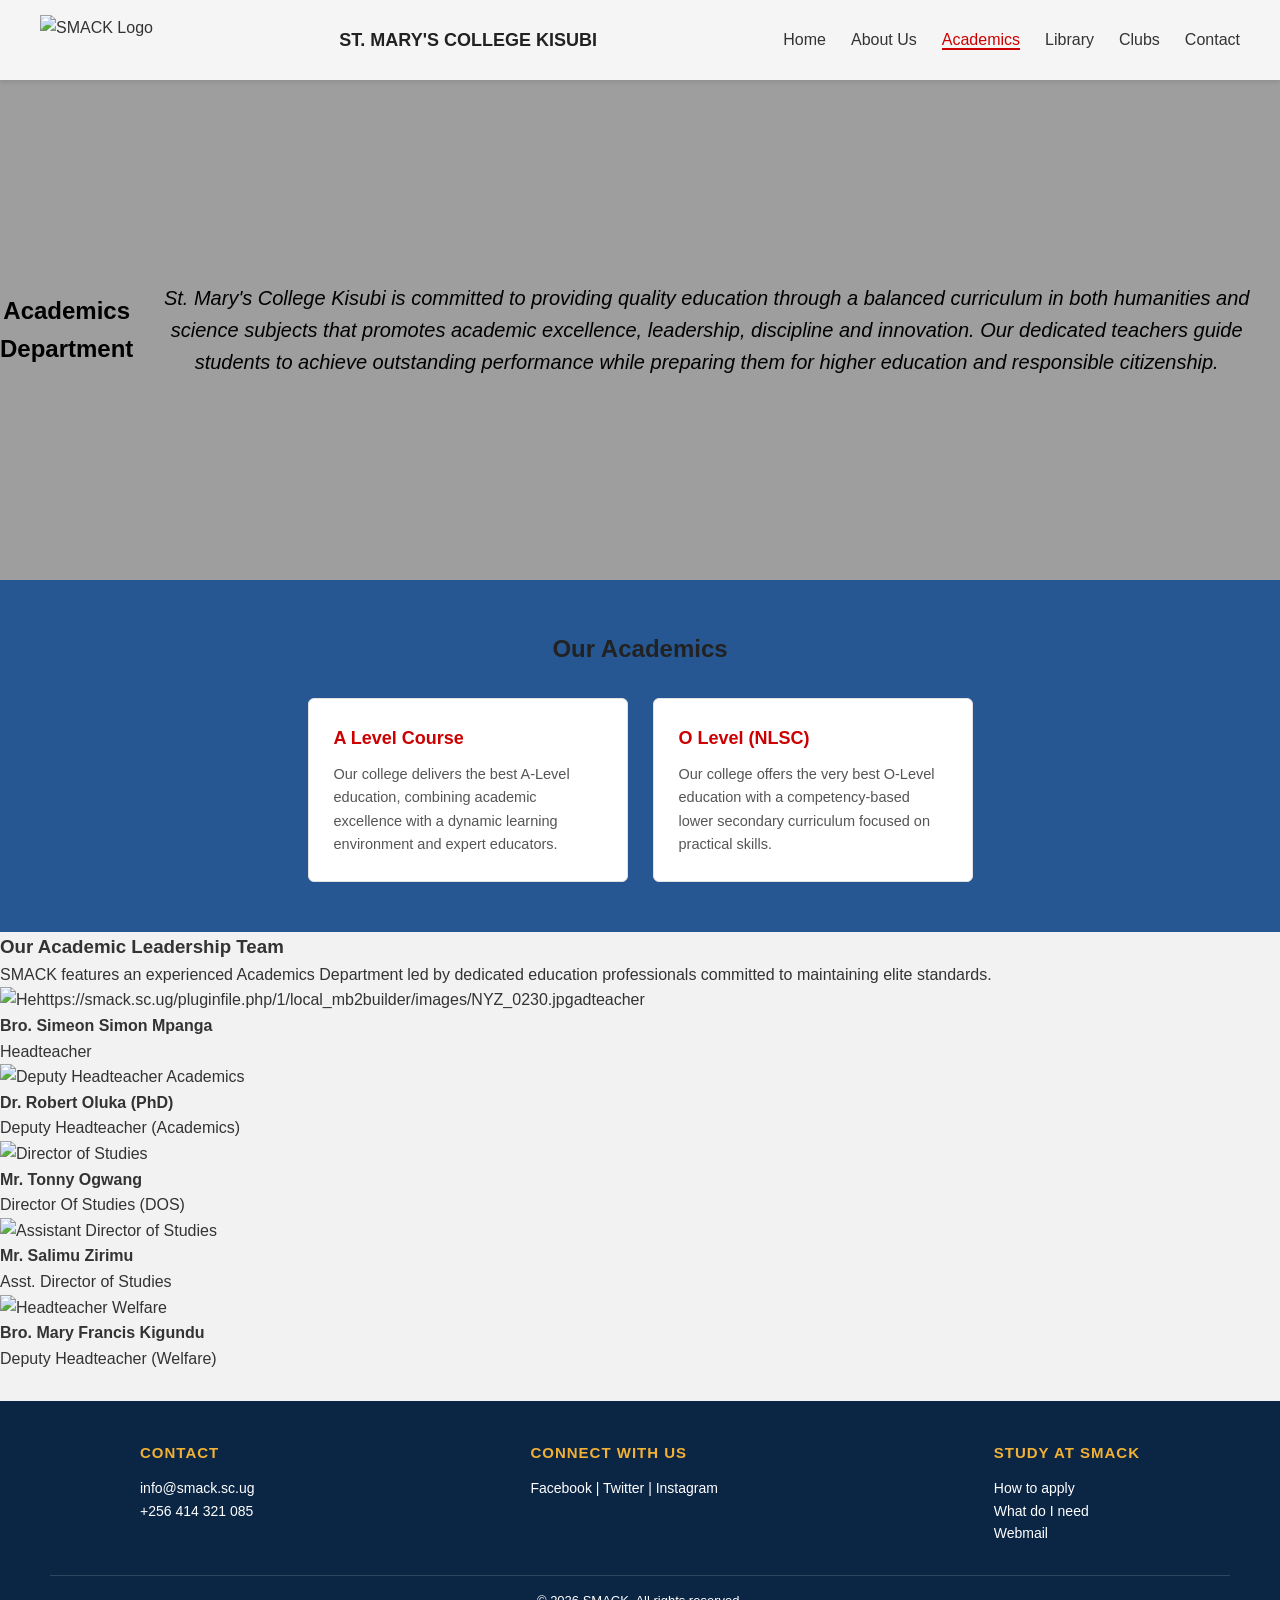
==== commit be6e5887: "Add 'Contact' link to navigation menu" ====
--- a/index.html
+++ b/index.html
@@ -1,103 +1,137 @@
-<!DOCTYPE html>
-<html lang="en">
-<head>
-    <meta charset="UTF-8">
-    <meta name="viewport" content="width=device-width, initial-scale=1.0">
-    <title>SMACK website-redo</title>
-    <link rel="stylesheet" href="style.css">
-</head>
-<body>
-
- <!-- ========== NAVIGATION BAR ========== -->
-   <header>
-      <nav class="navbar">
-    <div class="logo">
-      <img src="https://smack.sc.ug/pluginfile.php/1/local_mb2builder/images/smack%20logo%20%281%29.png" alt="SMACK Logo" />
-    </div>
-    <h3> ST. MARY'S COLLEGE KISUBI</h3>
-    <ul class="nav-links">
-      <li><a href="#">Home</a></li>
-      <li><a href="#"class="active">About Us</a></li>
-      <li><a href="#">Academics</a></li>
-      <li><a href="#">Library</a></li>
-      <li><a href="#">Clubs</a></li>
-      <li><a href="#">Contact</a></li>
-    </ul>
-  </nav>
-  </header>
-
-    <!-- ===== PAGE TITLE ===== -->
-    <section class="page-title">
-        <h1>About Us</h1>
-
-    
-    <!-- ===== VISION / MISSION / MOTTO CARDS ===== -->
-    <section class="info-cards">
-
-        <div class="card">
-            <img src="https://encrypted-tbn0.gstatic.com/images?q=tbn:ANd9GcRZP05Gmrd8t4CTozIJOm2Clyyzr_euEvpGvGq-dginnw&s=10" alt="Vision Image">
-            <h3>VISION</h3>
-            <p>To be a leading school producing quality citizens of high morals.</p>
-        </div>
-
-        <div class="card">
-            <img src="https://encrypted-tbn0.gstatic.com/images?q=tbn:ANd9GcTIVj2OPomcl9k2-Sv7gKZXSLp_ItkNy3DI3xkTmvyPJA&s=10" alt="Religion Image">
-            <h3>RELIGION</h3>
-            <P> All students adhere to spiritual programs organized by the chaplain's 
-                office</P>
-        </div>
-
-        <div class="card">
-            <img src="https://encrypted-tbn0.gstatic.com/images?q=tbn:ANd9GcQGcf8O3Z3JKONrOIxFOwDd72GqN1_9XO4wl06EhqQBsg&s=10" alt="Mission Image">
-            <h3>MISSION</h3>
-            <p>To pursue excellence in holistic education,with Christian morals,bringing 
-                forth principled professionals for the development of society.</p>
-        </div>
-
-        <div class="card">
-            <img src="https://encrypted-tbn0.gstatic.com/images?q=tbn:ANd9GcRdXd5YQ4dtZh8Tdac9QkYn051SlYcWcX1y42TuDAkqlQ&s=10" alt="School Motto Image">
-            <h3>SCHOOL MOTTO</h3>
-            <p>"Duc In Altum"</p>
-        </div>
-
-        <div class="card">
-            <img src="https://encrypted-tbn0.gstatic.com/images?q=tbn:ANd9GcRD25ciePkAcipZlfXvezf2fxBJLmbtZUIbDYj_aSTcnA&s=10" alt="Core Values Image">
-            <h3>CORE VALUES</h3>
-            <p>Integrity, Responsibility, Courage, God fearing</p>
-        </div>
-
-    </section>
-
-    <!-- ===== HISTORY SECTION ===== -->
-    <section class="history">
-        <h2>OUR HISTORY</h2>
-        <p>
-            St. Mary's School was founded in 1906 by Reverend Father Raux Modeste of the White Fathers Congregation and later became St. Mary's College Kisubi (SMACK), now owned by the Catholic Archdiocese of Kampala. Initially established in Rubaga to provide quality education for Catholic youths, the school evolved from a lower primary section to a college offering commercial training in 1922 and later advanced to a higher school status after 1956. Due to limited space at Rubaga, the school relocated to Kisubi in 1924, on land granted by Kabaka Mutesa I. The first students excelled academically, securing all five available scholarships to Makerere College in 1923. In 1926, administration transitioned from the White Fathers to the Brothers of Christian Instruction from Canada. By 1936, SMACK had introduced the Cambridge School Certificate (C.S.C), further solidifying its reputation as a top academic institution in Uganda.
-        </p>
-        <a href="#" class="read-more">Read More</a>
-    </section>
-
-    <!-- ===== FOOTER ===== -->
-    <footer>
-        <div class="footer-content">
-            <div>
-                <h4>Contact</h4>
-                <p>info@smack.com</p>
-                <p>+256 000 000 000</p>
-            </div>
-            <div>
-                <h4>Connect with us</h4>
-                <p>Facebook | Twitter | Instagram</p>
-            </div>
-            <div>
-                <h4>Study at SMACK</h4>
-                <p>How to apply</p>
-                <p>What do I need</p>
-                <p>Webmail </p>
-            </div>
-        </div>
-        <p class="copyright">&copy; 2026 SMACK. All rights reserved.</p>
-    </footer>
-
-</body>
-</html>
+<!DOCTYPE html>
+<html lang="en">
+<head>
+<meta charset="UTF-8" />
+<meta name="viewport" content="width=device-width, initial-scale=1.0"/>
+<title>Academics - St. Mary's College Kisubi</title>
+<link rel="stylesheet" href="style.css" />
+</head>
+<body>
+
+  <!-- ========== NAVIGATION BAR ========== -->
+  <header>
+    <nav class="navbar">
+      <div class="logo">
+        <img src="https://smack.sc.ug/pluginfile.php/1/local_mb2builder/images/smack%20logo%20%281%29.png" alt="SMACK Logo" />
+      </div>
+      <h3>ST. MARY'S COLLEGE KISUBI</h3>
+      <ul class="nav-links">
+        <li><a href="#">Home</a></li>
+        <li><a href="#">About Us</a></li>
+        <li><a href="#" class="active">Academics</a></li>
+        <li><a href="#">Library</a></li>
+        <li><a href="#">Clubs</a></li>
+        <li><a href="#">Contact</a></li>
+      </ul>
+    </nav>
+  </header>
+
+  <!-- ========== ACADEMICS HERO ========== -->
+  <section class="hero">
+    <h2>Academics Department</h2>
+    <p>
+      St. Mary's College Kisubi is committed to providing quality education through a balanced curriculum
+      in both humanities and science subjects that promotes academic excellence, leadership, discipline
+      and innovation. Our dedicated teachers guide students to achieve outstanding performance while
+      preparing them for higher education and responsible citizenship.
+    </p>
+  </section>
+
+  <!-- ========== ACADEMIC PROGRAMS ========== -->
+  <section class="academics">
+    <h2>Our Academics</h2>
+    <div class="academics-grid">
+      <div class="academic-card">
+        <h3>A Level Course</h3>
+        <p>Our college delivers the best A-Level education, combining academic excellence with a dynamic learning environment and expert educators.</p>
+      </div>
+      <div class="academic-card">
+        <h3>O Level (NLSC)</h3>
+        <p>Our college offers the very best O-Level education with a competency-based lower secondary curriculum focused on practical skills.</p>
+      </div>
+    </div>
+  </section>
+
+  <!-- ========== ACADEMIC LEADERSHIP TEAM ========== -->
+  <main class="main-container">
+
+    <div class="intro-text">
+      <h3>Our Academic Leadership Team</h3>
+      <p>SMACK features an experienced Academics Department led by dedicated education professionals committed to maintaining elite standards.</p>
+    </div>
+
+    <div class="staff-grid">
+
+      <div class="staff-card">
+        <!-- Replace src below with actual image -->
+        <img src="https://smack.sc.ug/pluginfile.php/1/local_mb2builder/images/NYZ_0230.jpg" alt="Hehttps://smack.sc.ug/pluginfile.php/1/local_mb2builder/images/NYZ_0230.jpgadteacher">
+        <div class="staff-info">
+          <h4>Bro. Simeon Simon Mpanga</h4>
+          <p>Headteacher</p>
+        </div>
+      </div>
+
+      <div class="staff-card">
+        <!-- Replace src below with actual image -->
+        <img src="https://smack.sc.ug/pluginfile.php/1/local_mb2builder/images/NYZ_0039.jpg" alt="Deputy Headteacher Academics">
+        <div class="staff-info">
+          <h4>Dr. Robert Oluka (PhD)</h4>
+          <p>Deputy Headteacher (Academics)</p>
+        </div>
+      </div>
+
+      <div class="staff-card">
+        <!-- Replace src below with actual image -->
+        <img src="https://smack.sc.ug/pluginfile.php/1/local_mb2builder/images/NYZ_0219.jpg" alt="Director of Studies">
+        <div class="staff-info">
+          <h4>Mr. Tonny Ogwang</h4>
+          <p>Director Of Studies (DOS)</p>
+        </div>
+      </div>
+
+      <div class="staff-card">
+        <!-- Replace src below with actual image -->
+        <img src="https://smack.sc.ug/pluginfile.php/1/local_mb2builder/images/DSC_4162.jpg" alt="Assistant Director of Studies">
+        <div class="staff-info">
+          <h4>Mr. Salimu Zirimu</h4>
+          <p>Asst. Director of Studies</p>
+        </div>
+      </div>
+
+      <div class="staff-card">
+        <!-- Replace src below with actual image -->
+        <img src="https://smack.sc.ug/pluginfile.php/1/local_mb2builder/images/NYZ_0063.jpg" alt="Headteacher Welfare">
+        <div class="staff-info">
+    
+          <h4>Bro. Mary Francis Kigundu</h4>
+          <p>Deputy Headteacher (Welfare)</p>
+        </div>
+      </div>
+
+    </div>
+  </main>
+
+  <!-- ===== FOOTER ===== -->
+  <footer>
+    <div class="footer-content">
+      <div>
+        <h4>Contact</h4>
+        <p>info@smack.sc.ug</p>
+        <p>+256 414 321 085</p>
+      </div>
+      <div>
+        <h4>Connect with us</h4>
+        <p>Facebook | Twitter | Instagram</p>
+      </div>
+      <div>
+        <h4>Study at SMACK</h4>
+        <p>How to apply</p>
+        <p>What do I need</p>
+        <p>Webmail</p>
+      </div>
+    </div>
+    <p class="copyright">&copy; 2026 SMACK. All rights reserved.</p>
+  </footer>
+
+</body>
+</html>
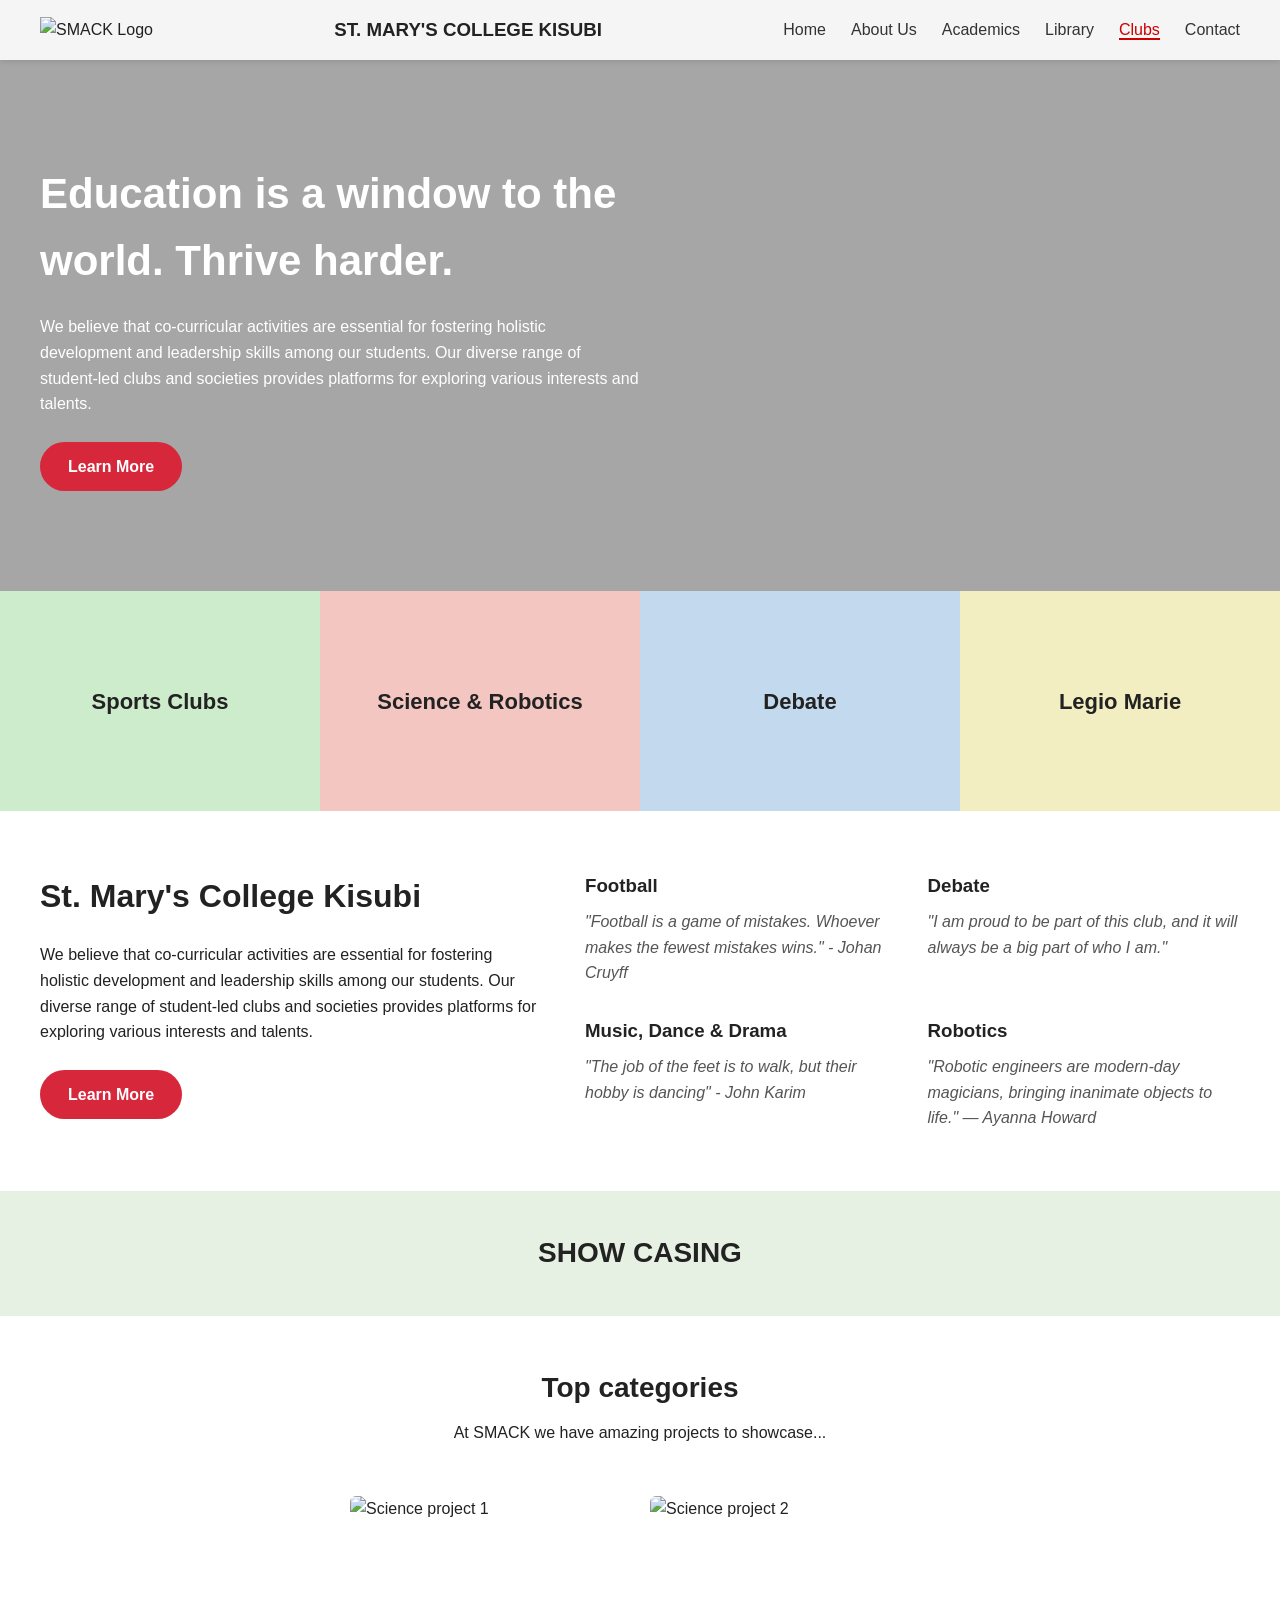
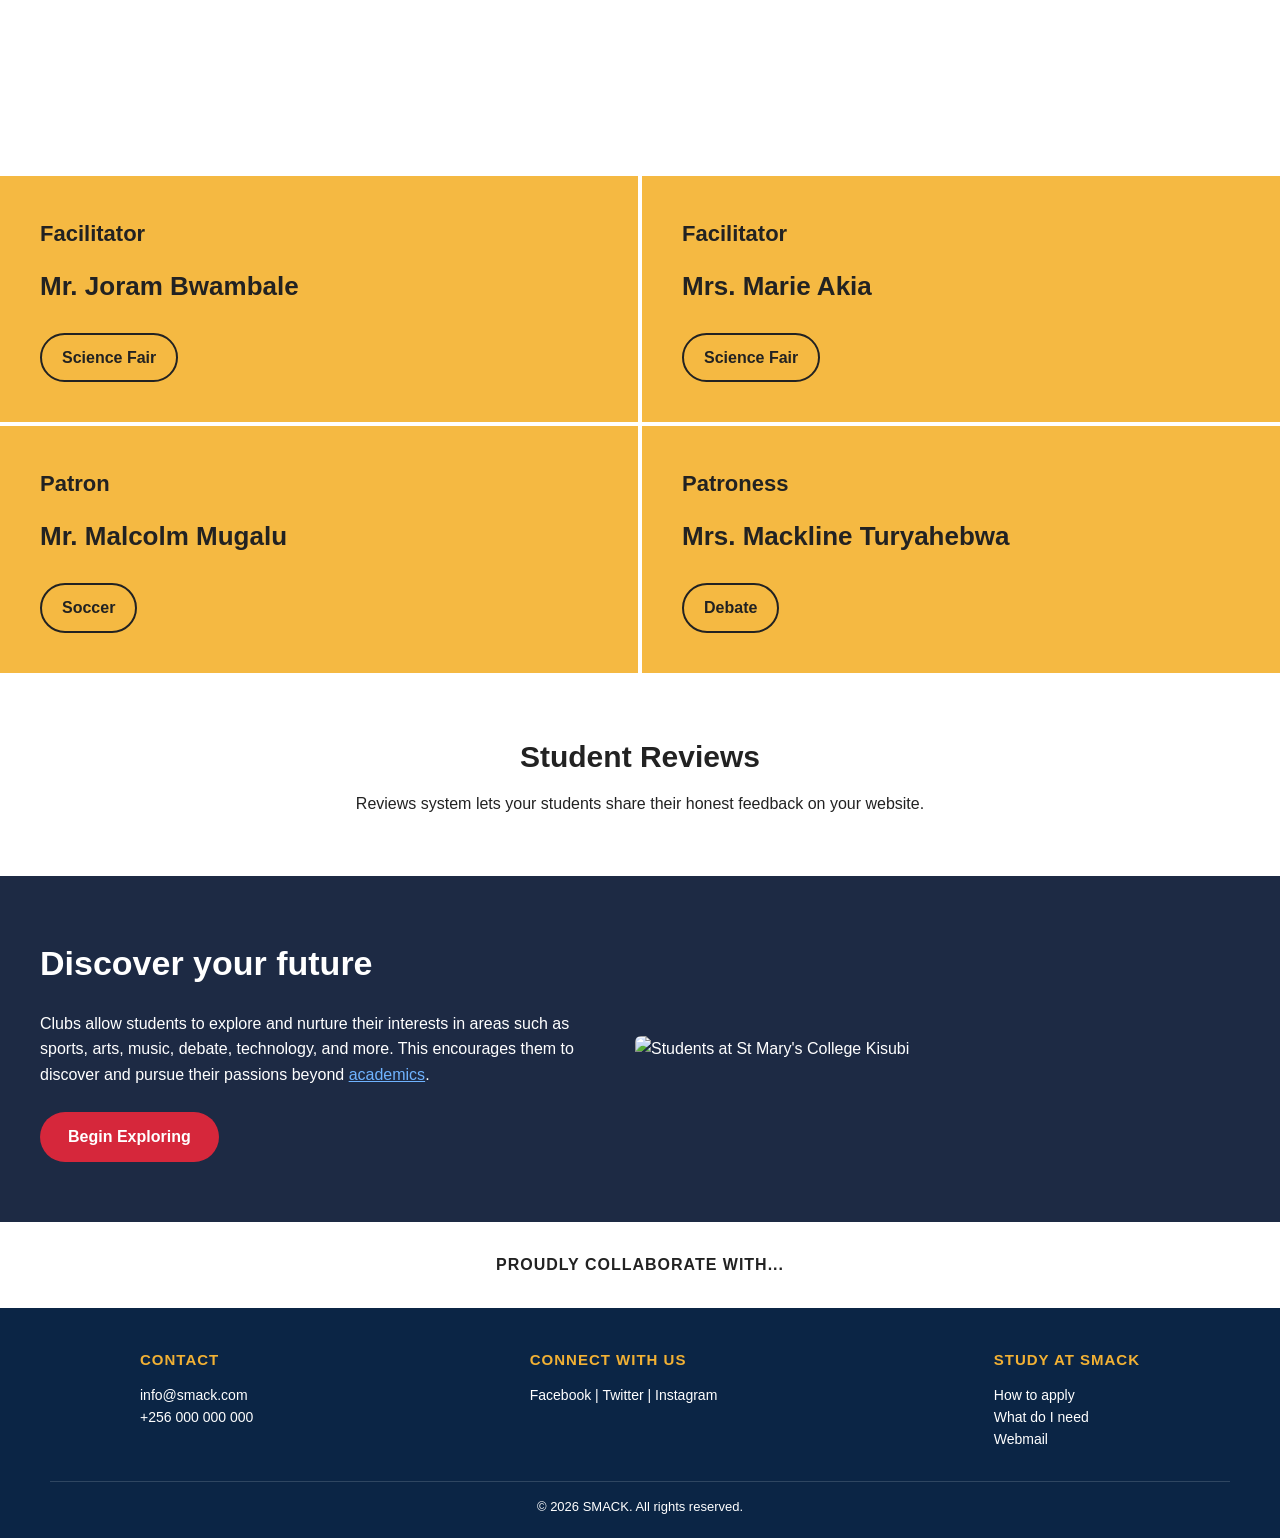
==== commit 28b3d486: "Fix HTML formatting and add missing elements" ====
--- a/index.html
+++ b/index.html
@@ -1,137 +1,489 @@
-<!DOCTYPE html>
-<html lang="en">
-<head>
-<meta charset="UTF-8" />
-<meta name="viewport" content="width=device-width, initial-scale=1.0"/>
-<title>Academics - St. Mary's College Kisubi</title>
-<link rel="stylesheet" href="style.css" />
-</head>
-<body>
-
-  <!-- ========== NAVIGATION BAR ========== -->
-  <header>
-    <nav class="navbar">
-      <div class="logo">
-        <img src="https://smack.sc.ug/pluginfile.php/1/local_mb2builder/images/smack%20logo%20%281%29.png" alt="SMACK Logo" />
-      </div>
-      <h3>ST. MARY'S COLLEGE KISUBI</h3>
-      <ul class="nav-links">
-        <li><a href="#">Home</a></li>
-        <li><a href="#">About Us</a></li>
-        <li><a href="#" class="active">Academics</a></li>
-        <li><a href="#">Library</a></li>
-        <li><a href="#">Clubs</a></li>
-        <li><a href="#">Contact</a></li>
-      </ul>
-    </nav>
-  </header>
-
-  <!-- ========== ACADEMICS HERO ========== -->
-  <section class="hero">
-    <h2>Academics Department</h2>
-    <p>
-      St. Mary's College Kisubi is committed to providing quality education through a balanced curriculum
-      in both humanities and science subjects that promotes academic excellence, leadership, discipline
-      and innovation. Our dedicated teachers guide students to achieve outstanding performance while
-      preparing them for higher education and responsible citizenship.
-    </p>
-  </section>
-
-  <!-- ========== ACADEMIC PROGRAMS ========== -->
-  <section class="academics">
-    <h2>Our Academics</h2>
-    <div class="academics-grid">
-      <div class="academic-card">
-        <h3>A Level Course</h3>
-        <p>Our college delivers the best A-Level education, combining academic excellence with a dynamic learning environment and expert educators.</p>
-      </div>
-      <div class="academic-card">
-        <h3>O Level (NLSC)</h3>
-        <p>Our college offers the very best O-Level education with a competency-based lower secondary curriculum focused on practical skills.</p>
-      </div>
-    </div>
-  </section>
-
-  <!-- ========== ACADEMIC LEADERSHIP TEAM ========== -->
-  <main class="main-container">
-
-    <div class="intro-text">
-      <h3>Our Academic Leadership Team</h3>
-      <p>SMACK features an experienced Academics Department led by dedicated education professionals committed to maintaining elite standards.</p>
-    </div>
-
-    <div class="staff-grid">
-
-      <div class="staff-card">
-        <!-- Replace src below with actual image -->
-        <img src="https://smack.sc.ug/pluginfile.php/1/local_mb2builder/images/NYZ_0230.jpg" alt="Hehttps://smack.sc.ug/pluginfile.php/1/local_mb2builder/images/NYZ_0230.jpgadteacher">
-        <div class="staff-info">
-          <h4>Bro. Simeon Simon Mpanga</h4>
-          <p>Headteacher</p>
-        </div>
-      </div>
-
-      <div class="staff-card">
-        <!-- Replace src below with actual image -->
-        <img src="https://smack.sc.ug/pluginfile.php/1/local_mb2builder/images/NYZ_0039.jpg" alt="Deputy Headteacher Academics">
-        <div class="staff-info">
-          <h4>Dr. Robert Oluka (PhD)</h4>
-          <p>Deputy Headteacher (Academics)</p>
-        </div>
-      </div>
-
-      <div class="staff-card">
-        <!-- Replace src below with actual image -->
-        <img src="https://smack.sc.ug/pluginfile.php/1/local_mb2builder/images/NYZ_0219.jpg" alt="Director of Studies">
-        <div class="staff-info">
-          <h4>Mr. Tonny Ogwang</h4>
-          <p>Director Of Studies (DOS)</p>
-        </div>
-      </div>
-
-      <div class="staff-card">
-        <!-- Replace src below with actual image -->
-        <img src="https://smack.sc.ug/pluginfile.php/1/local_mb2builder/images/DSC_4162.jpg" alt="Assistant Director of Studies">
-        <div class="staff-info">
-          <h4>Mr. Salimu Zirimu</h4>
-          <p>Asst. Director of Studies</p>
-        </div>
-      </div>
-
-      <div class="staff-card">
-        <!-- Replace src below with actual image -->
-        <img src="https://smack.sc.ug/pluginfile.php/1/local_mb2builder/images/NYZ_0063.jpg" alt="Headteacher Welfare">
-        <div class="staff-info">
-    
-          <h4>Bro. Mary Francis Kigundu</h4>
-          <p>Deputy Headteacher (Welfare)</p>
-        </div>
-      </div>
-
-    </div>
-  </main>
-
-  <!-- ===== FOOTER ===== -->
-  <footer>
-    <div class="footer-content">
-      <div>
-        <h4>Contact</h4>
-        <p>info@smack.sc.ug</p>
-        <p>+256 414 321 085</p>
-      </div>
-      <div>
-        <h4>Connect with us</h4>
-        <p>Facebook | Twitter | Instagram</p>
-      </div>
-      <div>
-        <h4>Study at SMACK</h4>
-        <p>How to apply</p>
-        <p>What do I need</p>
-        <p>Webmail</p>
-      </div>
-    </div>
-    <p class="copyright">&copy; 2026 SMACK. All rights reserved.</p>
-  </footer>
-
-</body>
-</html>
+<!DOCTYPE html>
+<html lang="en">
+<head>
+<meta charset="UTF-8">
+<title>St. Mary's College Kisubi - Clubs</title>
+<style>
+
+  /* ===== Basic Reset ===== */
+  * {
+    margin: 0;
+    padding: 0;
+    box-sizing: border-box;
+  }
+
+  body {
+    font-family: Arial, Helvetica, sans-serif;
+    color: #222;
+    line-height: 1.6;
+  }
+
+  a {
+    text-decoration: none;
+    color: inherit;
+  }
+
+  ul {
+    list-style: none;
+  }
+
+  /* ===== Navigation Bar ===== */
+ .navbar {
+  display: flex;
+  justify-content: space-between;
+  align-items: center;
+  padding: 15px 40px;
+  background-color: #f5f5f5;
+  box-shadow: 0 2px 5px rgba(0,0,0,0.1);
+}
+
+.navbar .logo img {
+  height: 50px;
+}
+
+.nav-links {
+  list-style: none;
+  display: flex;
+  gap: 25px;
+}
+
+.nav-links a {
+  text-decoration: none;
+  color: #333;
+  font-weight: 500;
+}
+
+.nav-links a:hover,
+.nav-links a.active {
+  color: #cc0000;
+  border-bottom: 2px solid #cc0000;
+}
+
+  /* ===== Hero Section ===== */
+  .hero {
+    background-image: linear-gradient(rgba(0,0,0,0.35), rgba(0,0,0,0.35)),
+                       url("https://i.ytimg.com/vi/to-zvU9uCSM/maxresdefault.jpg");
+    background-size: cover;
+    background-position: center;
+    color: white;
+    padding: 100px 40px;
+    text-align: left;
+  }
+
+  .hero h1 {
+    font-size: 42px;
+    max-width: 700px;
+    margin-bottom: 20px;
+  }
+
+  .hero p {
+    max-width: 600px;
+    margin-bottom: 25px;
+  }
+
+  .btn {
+    display: inline-block;
+    background-color: #d6273b;
+    color: white;
+    padding: 12px 28px;
+    border-radius: 25px;
+    font-weight: bold;
+    border: none;
+    cursor: pointer;
+  }
+
+  .btn:hover {
+    background-color: #a81d2c;
+  }
+
+  /* ===== Club Category Cards ===== */
+  .club-categories {
+    display: flex;
+    flex-wrap: wrap;
+  }
+
+  .club-categories .card {
+    flex: 1 1 25%;
+    min-height: 220px;
+    display: flex;
+    align-items: center;
+    justify-content: center;
+    text-align: center;
+    color: #222;
+    font-size: 22px;
+    font-weight: bold;
+    padding: 20px;
+  }
+
+  .card.sports   { background-color: #cdeccb; }
+  .card.science  { background-color: #f3c6c2; }
+  .card.debate   { background-color: #c3d9ee; }
+  .card.legio    { background-color: #f3eec1; }
+
+  /* ===== About / Intro Section ===== */
+  .about-section {
+    display: flex;
+    flex-wrap: wrap;
+    gap: 40px;
+    padding: 60px 40px;
+  }
+
+  .about-text {
+    flex: 1 1 350px;
+  }
+
+  .about-text h2 {
+    font-size: 32px;
+    margin-bottom: 20px;
+  }
+
+  .about-text p {
+    margin-bottom: 25px;
+  }
+
+  .club-list {
+    flex: 1 1 500px;
+    display: grid;
+    grid-template-columns: 1fr 1fr;
+    gap: 30px;
+  }
+
+  .club-item h3 {
+    margin-bottom: 8px;
+  }
+
+  .club-item p {
+    font-style: italic;
+    color: #555;
+  }
+
+  /* ===== Showcase Section ===== */
+  .showcase-banner {
+    background-color: #e7f1e3;
+    text-align: center;
+    padding: 40px;
+    font-size: 28px;
+    font-weight: bold;
+  }
+
+  .showcase-intro {
+    text-align: center;
+    padding: 50px 20px 20px;
+  }
+
+  .showcase-intro h2 {
+    font-size: 28px;
+    margin-bottom: 10px;
+  }
+
+  .gallery {
+    display: flex;
+    flex-wrap: wrap;
+    justify-content: center;
+    gap: 20px;
+    padding: 30px 40px 60px;
+  }
+
+  .gallery img {
+    width: 280px;
+    height: 220px;
+    object-fit: cover;
+    border-radius: 6px;
+  }
+
+  /* ===== Facilitator Cards ===== */
+  .facilitators {
+    display: grid;
+    grid-template-columns: 1fr 1fr;
+    gap: 4px;
+  }
+
+  .fac-card {
+    background-color: #f5b942;
+    padding: 40px;
+  }
+
+  .fac-card h3 {
+    font-size: 22px;
+    margin-bottom: 15px;
+  }
+
+  .fac-card h2 {
+    font-size: 26px;
+    margin-bottom: 25px;
+  }
+
+  .fac-card .tag {
+    display: inline-block;
+    border: 2px solid #222;
+    padding: 10px 20px;
+    border-radius: 25px;
+    font-weight: bold;
+  }
+
+  /* ===== Reviews Section ===== */
+  .reviews {
+    text-align: center;
+    padding: 60px 20px;
+  }
+
+  .reviews h2 {
+    font-size: 30px;
+    margin-bottom: 10px;
+  }
+
+  /* ===== Discover Future Section ===== */
+  .discover {
+    display: flex;
+    flex-wrap: wrap;
+    align-items: center;
+    gap: 40px;
+    background-color: #1d2a44;
+    color: white;
+    padding: 60px 40px;
+  }
+
+  .discover-text {
+    flex: 1 1 350px;
+  }
+
+  .discover-text h2 {
+    font-size: 34px;
+    margin-bottom: 20px;
+  }
+
+  .discover-text p {
+    margin-bottom: 25px;
+  }
+
+  .discover-text a.link {
+    color: #6fb3ff;
+    text-decoration: underline;
+  }
+
+  .discover-media {
+    flex: 1 1 400px;
+  }
+
+  .discover-media img {
+    width: 100%;
+    border-radius: 6px;
+    display: block;
+  }
+
+  /* ===== Collaborate Strip ===== */
+  .collab-strip {
+    text-align: center;
+    padding: 30px;
+    font-weight: bold;
+    letter-spacing: 1px;
+  }
+
+  /* ===== Footer ===== */
+  footer {
+    background-color: #0b2545;
+    color: white;
+    padding: 40px 50px 20px;
+}
+
+.footer-content {
+    display: flex;
+    justify-content: space-between;
+    flex-wrap: wrap;
+    gap: 30px;
+    max-width: 1000px;
+    margin: 0 auto;
+}
+
+footer h4 {
+    margin-bottom: 12px;
+    text-transform: uppercase;
+    font-size: 15px;
+    letter-spacing: 1px;
+    color: #f2b134;
+}
+
+footer p {
+    font-size: 14px;
+    color: white;
+}
+
+.copyright {
+    text-align: center;
+    margin-top: 30px;
+    padding-top: 15px;
+    border-top: 1px solid rgba(255, 255, 255, 0.15);
+    font-size: 13px;
+    color: white;
+}
+  /* ===== Responsive ===== */
+  @media (max-width: 768px) {
+    header { flex-direction: column; gap: 15px; }
+    nav ul { flex-wrap: wrap; justify-content: center; gap: 15px; }
+    .club-categories .card { flex: 1 1 50%; }
+    .footer-grid { grid-template-columns: 1fr; }
+    .club-list { grid-template-columns: 1fr; }
+    .facilitators { grid-template-columns: 1fr; }
+  }
+
+</style>
+</head>
+<body>
+
+  <!-- ===== Navigation BAR ===== -->
+   <header>
+      <nav class="navbar">
+    <div class="logo">
+      <img src="https://smack.sc.ug/pluginfile.php/1/local_mb2builder/images/smack%20logo%20%281%29.png" alt="SMACK Logo" />
+    </div>
+    <h3> ST. MARY'S COLLEGE KISUBI</h3>
+    <ul class="nav-links">
+      <li><a href="#">Home</a></li>
+      <li><a href="#">About Us</a></li>
+      <li><a href="#">Academics</a></li>
+      <li><a href="#" class=>Library</a></li>
+      <li><a href="#" class="active">Clubs</a></li>
+      <li><a href="#">Contact</a></li>
+    </ul>
+  </nav>
+  </header>
+
+  <!-- ===== Hero Section ===== -->
+  <section class="hero">
+    <h1>Education is a window to the world. Thrive harder.</h1>
+    <p>We believe that co-curricular activities are essential for fostering holistic
+       development and leadership skills among our students. Our diverse range of
+       student-led clubs and societies provides platforms for exploring various
+       interests and talents.</p>
+    <a href="#about" class="btn">Learn More</a>
+  </section>
+
+  <!-- ===== Club Category Cards ===== -->
+  <section class="club-categories">
+    <div class="card sports">Sports Clubs</div>
+    <div class="card science">Science &amp; Robotics</div>
+    <div class="card debate">Debate</div>
+    <div class="card legio">Legio Marie</div>
+  </section>
+
+  <!-- ===== About / Club List Section ===== -->
+  <section class="about-section" id="about">
+    <div class="about-text">
+      <h2>St. Mary's College Kisubi</h2>
+      <p>We believe that co-curricular activities are essential for fostering holistic
+         development and leadership skills among our students. Our diverse range of
+         student-led clubs and societies provides platforms for exploring various
+         interests and talents.</p>
+      <a href="#" class="btn">Learn More</a>
+    </div>
+
+    <div class="club-list">
+      <div class="club-item">
+        <h3>Football</h3>
+        <p>"Football is a game of mistakes. Whoever makes the fewest mistakes wins."
+           - Johan Cruyff</p>
+      </div>
+      <div class="club-item">
+        <h3>Debate</h3>
+        <p>"I am proud to be part of this club, and it will always be a big part of who I am."</p>
+      </div>
+      <div class="club-item">
+        <h3>Music, Dance &amp; Drama</h3>
+        <p>"The job of the feet is to walk, but their hobby is dancing"
+             - John Karim</p>
+        </p>
+      </div>
+      <div class="club-item">
+        <h3>Robotics</h3>
+        <p>"Robotic engineers are modern-day magicians, bringing inanimate objects to life."
+             — Ayanna Howard</p>
+      </div>
+    </div>
+  </section>
+
+  <!-- ===== Showcase Banner ===== -->
+  <div class="showcase-banner">SHOW CASING</div>
+
+  <!-- ===== Project Gallery ===== -->
+  <section class="showcase-intro">
+    <h2>Top categories</h2>
+    <p>At SMACK we have amazing projects to showcase...</p>
+  </section>
+
+  <section class="gallery">
+    <img src="https://smack.sc.ug/pluginfile.php/1/local_mb2builder/images/aaaa.jpg" alt="Science project 1">
+    <img src="https://encrypted-tbn0.gstatic.com/images?q=tbn:ANd9GcRyeHM7qSEBKhLlBLKzKEKB-f-YLiyxaKR3A0BRDpmhOQ&s=10" alt="Science project 2" 
+    <img src="https://encrypted-tbn0.gstatic.com/images?q=tbn:ANd9GcT-prtIh6dMyd_coQZ_07shjirnIBt1hOFECM0VP8MZow&s=10" alt="Science project 3"
+    <img src="https://images.unsplash.com/photo-1581092160562-40aa08e78837?w=400" alt="Science project 4">
+  </section>
+
+  <!-- ===== Facilitators Section ===== -->
+  <section class="facilitators">
+    <div class="fac-card">
+      <h3>Facilitator</h3>
+      <h2>Mr. Joram Bwambale</h2>
+      <span class="tag">Science Fair</span>
+    </div>
+    <div class="fac-card">
+      <h3>Facilitator</h3>
+      <h2>Mrs. Marie Akia</h2>
+      <span class="tag">Science Fair</span>
+    </div>
+    <div class="fac-card">
+      <h3>Patron</h3>
+      <h2>Mr. Malcolm Mugalu</h2>
+      <span class="tag">Soccer</span>
+    </div>
+    <div class="fac-card">
+      <h3>Patroness</h3>
+      <h2>Mrs. Mackline Turyahebwa</h2>
+      <span class="tag">Debate</span>
+    </div>
+  </section>
+
+  <!-- ===== Reviews Section ===== -->
+  <section class="reviews">
+    <h2>Student Reviews</h2>
+    <p>Reviews system lets your students share their honest feedback on your website.</p>
+  </section>
+
+  <!-- ===== Discover Future Section ===== -->
+  <section class="discover">
+    <div class="discover-text">
+      <h2>Discover your future</h2>
+      <p>Clubs allow students to explore and nurture their interests in areas such as
+         sports, arts, music, debate, technology, and more. This encourages them to
+         discover and pursue their passions beyond <a href="#" class="link">academics</a>.</p>
+      <a href="#" class="btn">Begin Exploring</a>
+    </div>
+    <div class="discover-media">
+      <img src="https://images.unsplash.com/photo-1523050854058-8df90110c9f1?w=600" alt="Students at St Mary's College Kisubi">
+    </div>
+  </section>
+
+  <!-- ===== Collaboration Strip ===== -->
+  <div class="collab-strip">PROUDLY COLLABORATE WITH...</div>
+
+  <!-- ===== Footer ===== -->
+  <footer>
+        <div class="footer-content">
+            <div>
+                <h4>Contact</h4>
+                <p>info@smack.com</p>
+                <p>+256 000 000 000</p>
+            </div>
+            <div>
+                <h4>Connect with us</h4>
+                <p>Facebook | Twitter | Instagram</p>
+            </div>
+            <div>
+                <h4>Study at SMACK</h4>
+                <p>How to apply</p>
+                <p>What do I need</p>
+                <p>Webmail </p>
+            </div>
+        </div>
+        <p class="copyright">&copy; 2026 SMACK. All rights reserved.</p> 
+  </footer>
+</body>
+</html>
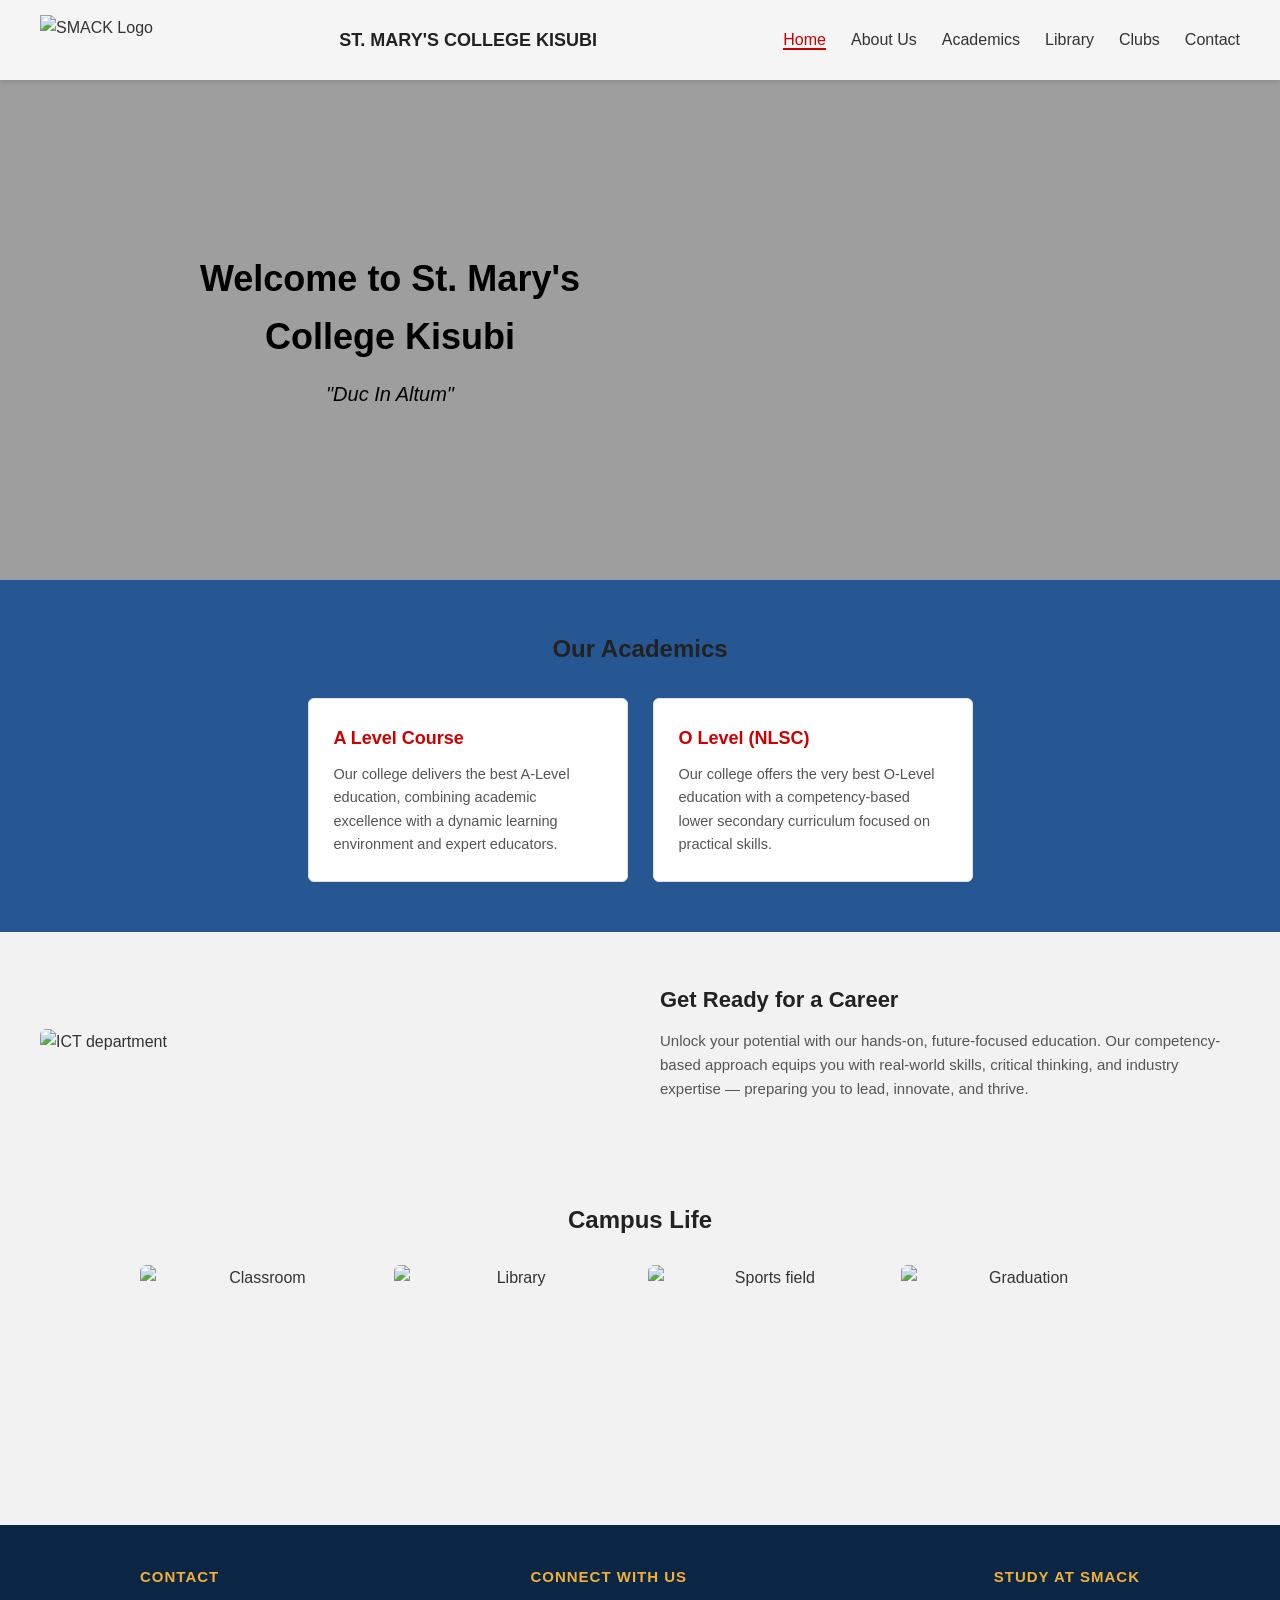
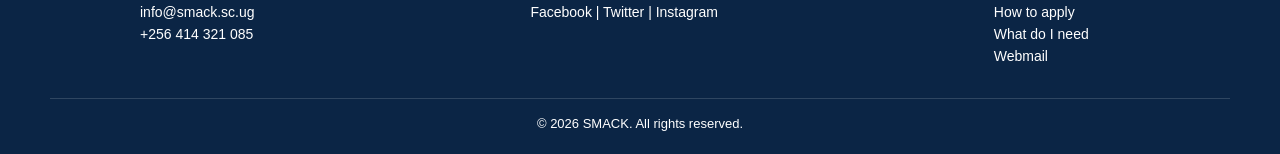
==== commit b48738c1: "Update navigation bar to include 'Contact' link Added 'Contact' link to the navigation bar." ====
--- a/index.html
+++ b/index.html
@@ -1,489 +1,99 @@
 <!DOCTYPE html>
 <html lang="en">
 <head>
-<meta charset="UTF-8">
-<title>St. Mary's College Kisubi - Clubs</title>
-<style>
-
-  /* ===== Basic Reset ===== */
-  * {
-    margin: 0;
-    padding: 0;
-    box-sizing: border-box;
-  }
-
-  body {
-    font-family: Arial, Helvetica, sans-serif;
-    color: #222;
-    line-height: 1.6;
-  }
-
-  a {
-    text-decoration: none;
-    color: inherit;
-  }
-
-  ul {
-    list-style: none;
-  }
-
-  /* ===== Navigation Bar ===== */
- .navbar {
-  display: flex;
-  justify-content: space-between;
-  align-items: center;
-  padding: 15px 40px;
-  background-color: #f5f5f5;
-  box-shadow: 0 2px 5px rgba(0,0,0,0.1);
-}
-
-.navbar .logo img {
-  height: 50px;
-}
-
-.nav-links {
-  list-style: none;
-  display: flex;
-  gap: 25px;
-}
-
-.nav-links a {
-  text-decoration: none;
-  color: #333;
-  font-weight: 500;
-}
-
-.nav-links a:hover,
-.nav-links a.active {
-  color: #cc0000;
-  border-bottom: 2px solid #cc0000;
-}
-
-  /* ===== Hero Section ===== */
-  .hero {
-    background-image: linear-gradient(rgba(0,0,0,0.35), rgba(0,0,0,0.35)),
-                       url("https://i.ytimg.com/vi/to-zvU9uCSM/maxresdefault.jpg");
-    background-size: cover;
-    background-position: center;
-    color: white;
-    padding: 100px 40px;
-    text-align: left;
-  }
-
-  .hero h1 {
-    font-size: 42px;
-    max-width: 700px;
-    margin-bottom: 20px;
-  }
-
-  .hero p {
-    max-width: 600px;
-    margin-bottom: 25px;
-  }
-
-  .btn {
-    display: inline-block;
-    background-color: #d6273b;
-    color: white;
-    padding: 12px 28px;
-    border-radius: 25px;
-    font-weight: bold;
-    border: none;
-    cursor: pointer;
-  }
-
-  .btn:hover {
-    background-color: #a81d2c;
-  }
-
-  /* ===== Club Category Cards ===== */
-  .club-categories {
-    display: flex;
-    flex-wrap: wrap;
-  }
-
-  .club-categories .card {
-    flex: 1 1 25%;
-    min-height: 220px;
-    display: flex;
-    align-items: center;
-    justify-content: center;
-    text-align: center;
-    color: #222;
-    font-size: 22px;
-    font-weight: bold;
-    padding: 20px;
-  }
-
-  .card.sports   { background-color: #cdeccb; }
-  .card.science  { background-color: #f3c6c2; }
-  .card.debate   { background-color: #c3d9ee; }
-  .card.legio    { background-color: #f3eec1; }
-
-  /* ===== About / Intro Section ===== */
-  .about-section {
-    display: flex;
-    flex-wrap: wrap;
-    gap: 40px;
-    padding: 60px 40px;
-  }
-
-  .about-text {
-    flex: 1 1 350px;
-  }
-
-  .about-text h2 {
-    font-size: 32px;
-    margin-bottom: 20px;
-  }
-
-  .about-text p {
-    margin-bottom: 25px;
-  }
-
-  .club-list {
-    flex: 1 1 500px;
-    display: grid;
-    grid-template-columns: 1fr 1fr;
-    gap: 30px;
-  }
-
-  .club-item h3 {
-    margin-bottom: 8px;
-  }
-
-  .club-item p {
-    font-style: italic;
-    color: #555;
-  }
-
-  /* ===== Showcase Section ===== */
-  .showcase-banner {
-    background-color: #e7f1e3;
-    text-align: center;
-    padding: 40px;
-    font-size: 28px;
-    font-weight: bold;
-  }
-
-  .showcase-intro {
-    text-align: center;
-    padding: 50px 20px 20px;
-  }
-
-  .showcase-intro h2 {
-    font-size: 28px;
-    margin-bottom: 10px;
-  }
-
-  .gallery {
-    display: flex;
-    flex-wrap: wrap;
-    justify-content: center;
-    gap: 20px;
-    padding: 30px 40px 60px;
-  }
-
-  .gallery img {
-    width: 280px;
-    height: 220px;
-    object-fit: cover;
-    border-radius: 6px;
-  }
-
-  /* ===== Facilitator Cards ===== */
-  .facilitators {
-    display: grid;
-    grid-template-columns: 1fr 1fr;
-    gap: 4px;
-  }
-
-  .fac-card {
-    background-color: #f5b942;
-    padding: 40px;
-  }
-
-  .fac-card h3 {
-    font-size: 22px;
-    margin-bottom: 15px;
-  }
-
-  .fac-card h2 {
-    font-size: 26px;
-    margin-bottom: 25px;
-  }
-
-  .fac-card .tag {
-    display: inline-block;
-    border: 2px solid #222;
-    padding: 10px 20px;
-    border-radius: 25px;
-    font-weight: bold;
-  }
-
-  /* ===== Reviews Section ===== */
-  .reviews {
-    text-align: center;
-    padding: 60px 20px;
-  }
-
-  .reviews h2 {
-    font-size: 30px;
-    margin-bottom: 10px;
-  }
-
-  /* ===== Discover Future Section ===== */
-  .discover {
-    display: flex;
-    flex-wrap: wrap;
-    align-items: center;
-    gap: 40px;
-    background-color: #1d2a44;
-    color: white;
-    padding: 60px 40px;
-  }
-
-  .discover-text {
-    flex: 1 1 350px;
-  }
-
-  .discover-text h2 {
-    font-size: 34px;
-    margin-bottom: 20px;
-  }
-
-  .discover-text p {
-    margin-bottom: 25px;
-  }
-
-  .discover-text a.link {
-    color: #6fb3ff;
-    text-decoration: underline;
-  }
-
-  .discover-media {
-    flex: 1 1 400px;
-  }
-
-  .discover-media img {
-    width: 100%;
-    border-radius: 6px;
-    display: block;
-  }
-
-  /* ===== Collaborate Strip ===== */
-  .collab-strip {
-    text-align: center;
-    padding: 30px;
-    font-weight: bold;
-    letter-spacing: 1px;
-  }
-
-  /* ===== Footer ===== */
-  footer {
-    background-color: #0b2545;
-    color: white;
-    padding: 40px 50px 20px;
-}
-
-.footer-content {
-    display: flex;
-    justify-content: space-between;
-    flex-wrap: wrap;
-    gap: 30px;
-    max-width: 1000px;
-    margin: 0 auto;
-}
-
-footer h4 {
-    margin-bottom: 12px;
-    text-transform: uppercase;
-    font-size: 15px;
-    letter-spacing: 1px;
-    color: #f2b134;
-}
-
-footer p {
-    font-size: 14px;
-    color: white;
-}
-
-.copyright {
-    text-align: center;
-    margin-top: 30px;
-    padding-top: 15px;
-    border-top: 1px solid rgba(255, 255, 255, 0.15);
-    font-size: 13px;
-    color: white;
-}
-  /* ===== Responsive ===== */
-  @media (max-width: 768px) {
-    header { flex-direction: column; gap: 15px; }
-    nav ul { flex-wrap: wrap; justify-content: center; gap: 15px; }
-    .club-categories .card { flex: 1 1 50%; }
-    .footer-grid { grid-template-columns: 1fr; }
-    .club-list { grid-template-columns: 1fr; }
-    .facilitators { grid-template-columns: 1fr; }
-  }
-
-</style>
+<meta charset="UTF-8" />
+<meta name="viewport" content="width=device-width, initial-scale=1.0"/>
+<title>ST. MARY'S COLLEGE KISUBI - Home</title>
+<link rel="stylesheet" href="style.css" />
 </head>
 <body>
-
-  <!-- ===== Navigation BAR ===== -->
-   <header>
-      <nav class="navbar">
-    <div class="logo">
-      <img src="https://smack.sc.ug/pluginfile.php/1/local_mb2builder/images/smack%20logo%20%281%29.png" alt="SMACK Logo" />
-    </div>
-    <h3> ST. MARY'S COLLEGE KISUBI</h3>
-    <ul class="nav-links">
-      <li><a href="#">Home</a></li>
-      <li><a href="#">About Us</a></li>
-      <li><a href="#">Academics</a></li>
-      <li><a href="#" class=>Library</a></li>
-      <li><a href="#" class="active">Clubs</a></li>
-      <li><a href="#">Contact</a></li>
-    </ul>
-  </nav>
+  <!-- ========== NAVIGATION BAR ========== -->
+  <header>
+    <nav class="navbar">
+      <div class="logo">
+        <img src="https://smack.sc.ug/pluginfile.php/1/local_mb2builder/images/smack%20logo%20%281%29.png" alt="SMACK Logo" />
+      </div>
+      <h3>ST. MARY'S COLLEGE KISUBI</h3>
+      <ul class="nav-links">
+        <li><a href="#" class="active">Home</a></li>
+        <li><a href="#">About Us</a></li>
+        <li><a href="#">Academics</a></li>
+        <li><a href="#">Library</a></li>
+        <li><a href="#">Clubs</a></li>
+        <li><a href="#">Contact</a></li>
+      </ul>
+    </nav>
   </header>
 
-  <!-- ===== Hero Section ===== -->
+  <!-- ========== HERO ========== -->
   <section class="hero">
-    <h1>Education is a window to the world. Thrive harder.</h1>
-    <p>We believe that co-curricular activities are essential for fostering holistic
-       development and leadership skills among our students. Our diverse range of
-       student-led clubs and societies provides platforms for exploring various
-       interests and talents.</p>
-    <a href="#about" class="btn">Learn More</a>
+    <div class="hero-image" aria-hidden="true"></div>
+  
+    <div class="hero-content">
+      <div class="hero-text">
+        
+        <h1>Welcome to St. Mary's College Kisubi</h1>
+        <p>"Duc In Altum"</p>
+      </div>
+      
   </section>
 
-  <!-- ===== Club Category Cards ===== -->
-  <section class="club-categories">
-    <div class="card sports">Sports Clubs</div>
-    <div class="card science">Science &amp; Robotics</div>
-    <div class="card debate">Debate</div>
-    <div class="card legio">Legio Marie</div>
-  </section>
-
-  <!-- ===== About / Club List Section ===== -->
-  <section class="about-section" id="about">
-    <div class="about-text">
-      <h2>St. Mary's College Kisubi</h2>
-      <p>We believe that co-curricular activities are essential for fostering holistic
-         development and leadership skills among our students. Our diverse range of
-         student-led clubs and societies provides platforms for exploring various
-         interests and talents.</p>
-      <a href="#" class="btn">Learn More</a>
-    </div>
-
-    <div class="club-list">
-      <div class="club-item">
-        <h3>Football</h3>
-        <p>"Football is a game of mistakes. Whoever makes the fewest mistakes wins."
-           - Johan Cruyff</p>
+  <!-- ========== ACADEMICS ========== -->
+  <section class="academics">
+    <h2>Our Academics</h2>
+    <div class="academics-grid">
+      <div class="academic-card">
+        <h3>A Level Course</h3>
+        <p>Our college delivers the best A-Level education, combining academic excellence with a dynamic learning environment and expert educators.</p>
       </div>
-      <div class="club-item">
-        <h3>Debate</h3>
-        <p>"I am proud to be part of this club, and it will always be a big part of who I am."</p>
-      </div>
-      <div class="club-item">
-        <h3>Music, Dance &amp; Drama</h3>
-        <p>"The job of the feet is to walk, but their hobby is dancing"
-             - John Karim</p>
-        </p>
-      </div>
-      <div class="club-item">
-        <h3>Robotics</h3>
-        <p>"Robotic engineers are modern-day magicians, bringing inanimate objects to life."
-             — Ayanna Howard</p>
+      <div class="academic-card">
+        <h3>O Level (NLSC)</h3>
+        <p>Our college offers the very best O-Level education with a competency-based lower secondary curriculum focused on practical skills.</p>
       </div>
     </div>
   </section>
 
-  <!-- ===== Showcase Banner ===== -->
-  <div class="showcase-banner">SHOW CASING</div>
-
-  <!-- ===== Project Gallery ===== -->
-  <section class="showcase-intro">
-    <h2>Top categories</h2>
-    <p>At SMACK we have amazing projects to showcase...</p>
-  </section>
-
-  <section class="gallery">
-    <img src="https://smack.sc.ug/pluginfile.php/1/local_mb2builder/images/aaaa.jpg" alt="Science project 1">
-    <img src="https://encrypted-tbn0.gstatic.com/images?q=tbn:ANd9GcRyeHM7qSEBKhLlBLKzKEKB-f-YLiyxaKR3A0BRDpmhOQ&s=10" alt="Science project 2" 
-    <img src="https://encrypted-tbn0.gstatic.com/images?q=tbn:ANd9GcT-prtIh6dMyd_coQZ_07shjirnIBt1hOFECM0VP8MZow&s=10" alt="Science project 3"
-    <img src="https://images.unsplash.com/photo-1581092160562-40aa08e78837?w=400" alt="Science project 4">
-  </section>
-
-  <!-- ===== Facilitators Section ===== -->
-  <section class="facilitators">
-    <div class="fac-card">
-      <h3>Facilitator</h3>
-      <h2>Mr. Joram Bwambale</h2>
-      <span class="tag">Science Fair</span>
-    </div>
-    <div class="fac-card">
-      <h3>Facilitator</h3>
-      <h2>Mrs. Marie Akia</h2>
-      <span class="tag">Science Fair</span>
-    </div>
-    <div class="fac-card">
-      <h3>Patron</h3>
-      <h2>Mr. Malcolm Mugalu</h2>
-      <span class="tag">Soccer</span>
-    </div>
-    <div class="fac-card">
-      <h3>Patroness</h3>
-      <h2>Mrs. Mackline Turyahebwa</h2>
-      <span class="tag">Debate</span>
+  <!-- ========== ABOUT ========== -->
+  <section class="about">
+    <img src="https://businessfocus.co.ug/wp-content/uploads/2022/12/St.-Marys-College-Kisubi.png" alt="ICT department"/>
+    <div class="about-text">
+      <h2>Get Ready for a Career</h2>
+      <p>Unlock your potential with our hands-on, future-focused education. Our competency-based approach equips you with real-world skills, critical thinking, and industry expertise — preparing you to lead, innovate, and thrive.</p>
     </div>
   </section>
 
-  <!-- ===== Reviews Section ===== -->
-  <section class="reviews">
-    <h2>Student Reviews</h2>
-    <p>Reviews system lets your students share their honest feedback on your website.</p>
-  </section>
-
-  <!-- ===== Discover Future Section ===== -->
-  <section class="discover">
-    <div class="discover-text">
-      <h2>Discover your future</h2>
-      <p>Clubs allow students to explore and nurture their interests in areas such as
-         sports, arts, music, debate, technology, and more. This encourages them to
-         discover and pursue their passions beyond <a href="#" class="link">academics</a>.</p>
-      <a href="#" class="btn">Begin Exploring</a>
-    </div>
-    <div class="discover-media">
-      <img src="https://images.unsplash.com/photo-1523050854058-8df90110c9f1?w=600" alt="Students at St Mary's College Kisubi">
+  <!-- ========== GALLERY ========== -->
+  <section class="gallery">
+    <h2>Campus Life</h2>
+    <div class="gallery-grid">
+      <img src="https://tse2.mm.bing.net/th/id/OIP.IeeUNRi_D4gt1pBTQpXDOAHaE8?cb=thfvnextfalcon3&rs=1&pid=ImgDetMain&o=7&rm=3" alt="Classroom"/>
+      <img src="https://smack.sc.ug/pluginfile.php/1/local_mb2builder/images/1%40%20(5).JPG" alt="Library"/>
+      <img src="https://2.bp.blogspot.com/-CVWaP2WaajM/T4bvk_jK1nI/AAAAAAAALGk/YVQt82Ro3J8/s1600/S%2B6%2BAFTER%2BMASS.JPG" alt="Sports field"/>
+      <img src="https://smack.sc.ug/pluginfile.php/1/local_mb2builder/images/NYZ_6675.jpg" alt="Graduation"/>
     </div>
   </section>
 
-  <!-- ===== Collaboration Strip ===== -->
-  <div class="collab-strip">PROUDLY COLLABORATE WITH...</div>
+  <!-- ===== FOOTER ===== -->
+  <footer>
+    <div class="footer-content">
+      <div>
+        <h4>Contact</h4>
+        <p>info@smack.sc.ug</p>
+        <p>+256 414 321 085</p>
+      </div>
+      <div>
+        <h4>Connect with us</h4>
+        <p>Facebook | Twitter | Instagram</p>
+      </div>
+      <div>
+        <h4>Study at SMACK</h4>
+        <p>How to apply</p>
+        <p>What do I need</p>
+        <p>Webmail</p>
+      </div>
+    </div>
+    <p class="copyright">&copy; 2026 SMACK. All rights reserved.</p>
+  </footer>
 
-  <!-- ===== Footer ===== -->
-  <footer>
-        <div class="footer-content">
-            <div>
-                <h4>Contact</h4>
-                <p>info@smack.com</p>
-                <p>+256 000 000 000</p>
-            </div>
-            <div>
-                <h4>Connect with us</h4>
-                <p>Facebook | Twitter | Instagram</p>
-            </div>
-            <div>
-                <h4>Study at SMACK</h4>
-                <p>How to apply</p>
-                <p>What do I need</p>
-                <p>Webmail </p>
-            </div>
-        </div>
-        <p class="copyright">&copy; 2026 SMACK. All rights reserved.</p> 
-  </footer>
 </body>
 </html>
--- a/style.css
+++ b/style.css
@@ -0,0 +1,266 @@
+* { margin: 0; padding: 0; box-sizing: border-box; }
+body {
+  font-family: Arial, Helvetica, sans-serif;
+  color: #333;
+  line-height: 1.6;
+  background-color: #f2f2f2;
+}
+a { text-decoration: none; }
+img { max-width: 100%; display: block; }
+
+/* ===== NAVBAR ===== */
+.navbar {
+  display: flex;
+  justify-content: space-between;
+  align-items: center;
+  padding: 15px 40px;
+  background-color: #f5f5f5;
+  box-shadow: 0 2px 5px rgba(0,0,0,0.1);
+}
+.navbar .logo img {
+  height: 50px;
+}
+.navbar h3 {
+  color: #222;
+  font-size: 18px;
+  font-weight: 600;
+}
+.nav-links {
+  list-style: none;
+  display: flex;
+  gap: 25px;
+}
+.nav-links a {
+  color: #333;
+  font-weight: 500;
+}
+.nav-links a:hover,
+.nav-links a.active {
+  color: #cc0000;
+  border-bottom: 2px solid #cc0000;
+}
+
+/* ===== HERO ===== */
+.hero {
+  position: relative;
+  text-align: center;
+  color:black;
+  min-height: 500px;
+  display: flex;
+  align-items: center;
+  justify-content: center;
+  overflow: hidden;
+}
+.hero::before {
+  content: "";
+  position: absolute;
+  inset: 0;
+  background: rgba(0, 0, 0, 0.35);
+}
+.hero-image {
+  position: absolute;
+  inset: 0;
+  background-image: url('homepage.jpg');
+  background-size: cover;
+  background-position: center;
+  opacity: 0.95;
+}
+.hero-text {
+  position: relative;
+  z-index: 1;
+  max-width: 560px;
+  padding: 20px;
+}
+.hero-content {
+  position: relative;
+  z-index: 1;
+  max-width: 1100px;
+  width: 100%;
+  padding: 20px;
+  display: flex;
+  align-items: flex-start;
+  justify-content: flex-start;
+  gap: 32px;
+}
+.hero-video {
+  width: 320px;
+  min-width: 280px;
+  border-radius: 14px;
+  overflow: hidden;
+  box-shadow: 0 12px 30px rgba(0, 0, 0, 0.35);
+}
+.hero-video video {
+  display: block;
+  width: 100%;
+  height: auto;
+}
+.hero h1 {
+  font-size: 36px;
+  margin-bottom: 12px;
+}
+.hero p {
+  font-style: italic;
+  font-size: 20px;
+  margin-bottom: 0;
+}
+.hero-buttons {
+  margin-top: 25px;
+}
+.hero-buttons a {
+  display: inline-block;
+  padding: 10px 22px;
+  margin: 0 8px;
+  font-weight: 600;
+  border-radius: 4px;
+}
+.btn-primary {
+  background-color: #cc0000;
+  color: #fff;
+}
+.btn-secondary {
+  border: 1px solid #cc0000;
+  color: #cc0000;
+}
+
+/* ===== ACADEMICS ===== */
+.academics {
+  padding: 50px 40px;
+  background-color: #265793;
+}
+.academics h2 {
+  text-align: center;
+  color: #222;
+  margin-bottom: 30px;
+  font-size: 24px;
+}
+.academics-grid {
+  display: flex;
+  gap: 25px;
+  flex-wrap: wrap;
+  justify-content: center;
+}
+.academic-card {
+  background: #fff;
+  border: 1px solid #e2e2e2;
+  border-radius: 6px;
+  padding: 25px;
+  max-width: 320px;
+}
+.academic-card h3 {
+  color: #cc0000;
+  margin-bottom: 10px;
+  font-size: 18px;
+}
+.academic-card p {
+  color: #555;
+  font-size: 14.5px;
+}
+
+/* ===== ABOUT ===== */
+.about {
+  display: flex;
+  align-items: center;
+  gap: 40px;
+  padding: 50px 40px;
+  flex-wrap: wrap;
+}
+.about img {
+  flex: 1 1 320px;
+  border-radius: 6px;
+}
+.about-text {
+  flex: 1 1 320px;
+}
+.about-text h2 {
+  color: #222;
+  margin-bottom: 12px;
+  font-size: 22px;
+}
+.about-text p {
+  color: #555;
+  font-size: 15px;
+}
+
+/* ===== GALLERY ===== */
+.gallery {
+  padding: 50px 40px;
+  text-align: center;
+}
+.gallery h2 {
+  color: #222;
+  margin-bottom: 25px;
+  font-size: 24px;
+}
+.gallery-grid {
+  display: grid;
+  grid-template-columns: repeat(auto-fit, minmax(220px, 1fr));
+  gap: 15px;
+  max-width: 1000px;
+  margin: 0 auto;
+}
+.gallery-grid img {
+  width: 100%;
+  height: 180px;
+  object-fit: cover;
+  border-radius: 6px;
+}
+
+/* ===== FOOTER ===== */
+footer {
+  background-color: #0b2545;
+  color: white;
+  padding: 40px 50px 20px;
+  margin-top: 30px;
+}
+.footer-content {
+  display: flex;
+  justify-content: space-between;
+  flex-wrap: wrap;
+  gap: 30px;
+  max-width: 1000px;
+  margin: 0 auto;
+}
+footer h4 {
+  margin-bottom: 12px;
+  text-transform: uppercase;
+  font-size: 15px;
+  letter-spacing: 1px;
+  color: #f2b134;
+}
+footer p {
+  font-size: 14px;
+  color: white;
+}
+.copyright {
+  text-align: center;
+  margin-top: 30px;
+  padding-top: 15px;
+  border-top: 1px solid rgba(255, 255, 255, 0.15);
+  font-size: 13px;
+  color: white;
+}
+
+@media (max-width: 768px) {
+  .navbar { flex-direction: column; gap: 12px; padding: 15px 20px; }
+  .nav-links { flex-wrap: wrap; justify-content: center; gap: 15px; }
+  .about, .academics { padding: 40px 20px; }
+  .hero-content {
+    flex-direction: column;
+    align-items: center;
+    text-align: center;
+  }
+  .hero-text {
+    max-width: 100%;
+  }
+  .hero-video {
+    width: 100%;
+    max-width: 560px;
+  }
+}
+
+@media (max-width: 480px) {
+  .hero-video {
+    width: 100%;
+    max-width: 100%;
+  }
+}
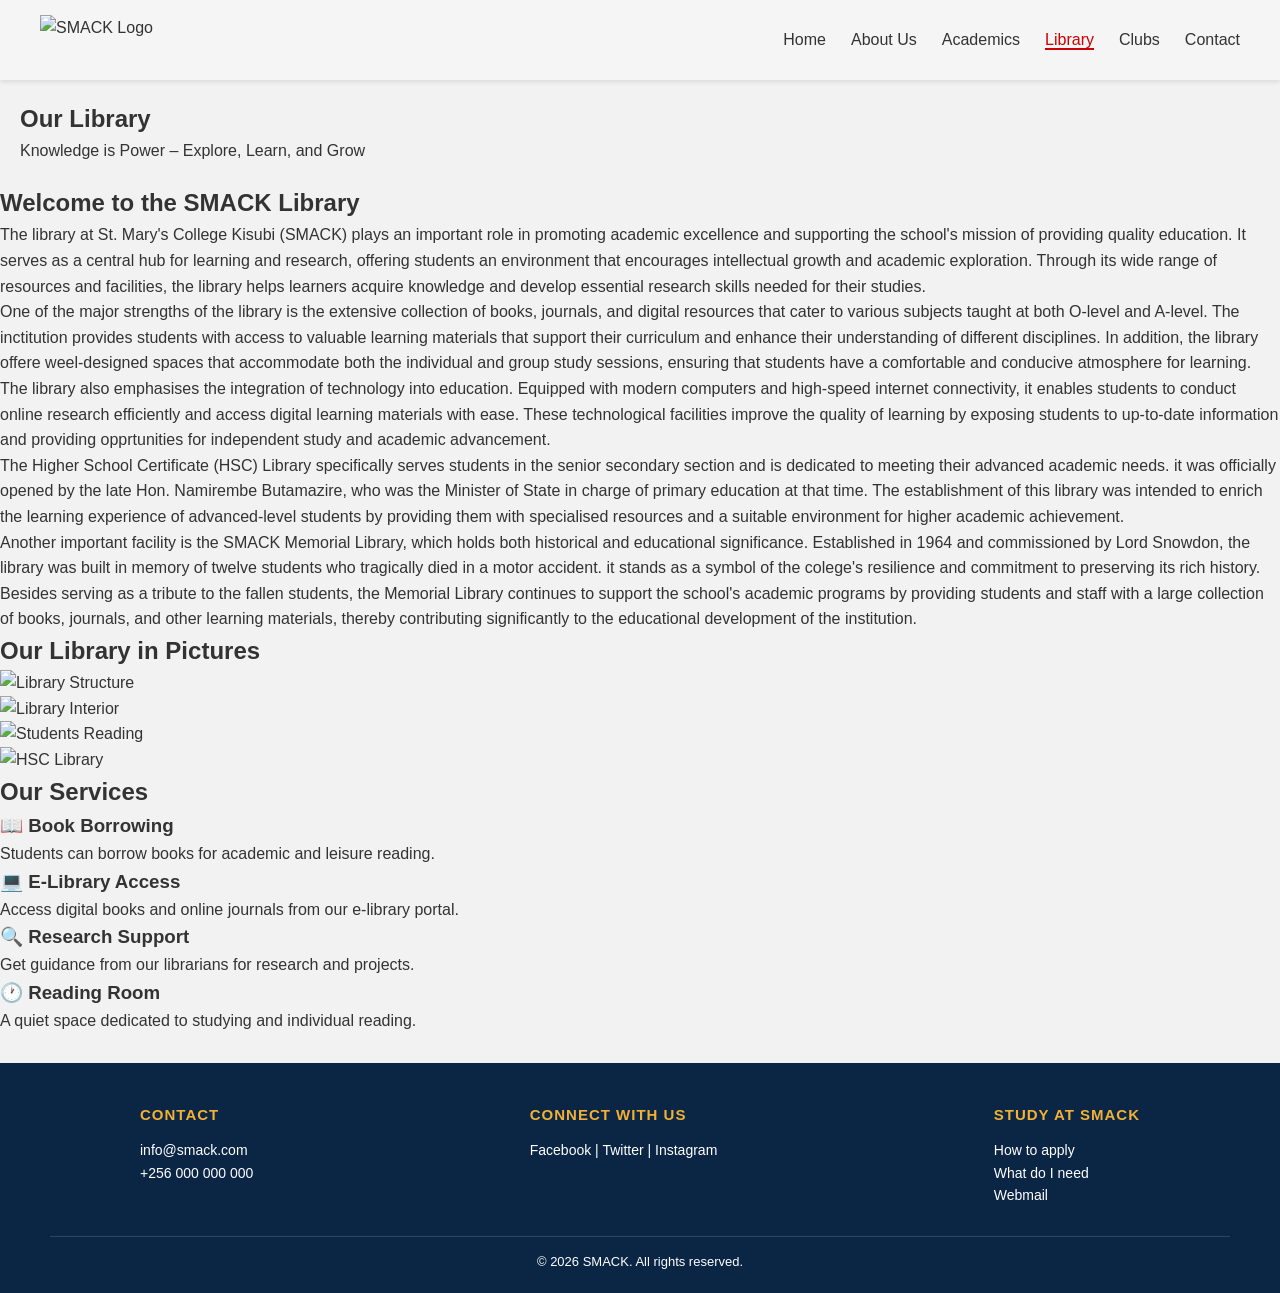
==== commit b3c557cb: "Update index.html" ====
--- a/index.html
+++ b/index.html
@@ -1,99 +1,121 @@
 <!DOCTYPE html>
 <html lang="en">
 <head>
-<meta charset="UTF-8" />
-<meta name="viewport" content="width=device-width, initial-scale=1.0"/>
-<title>ST. MARY'S COLLEGE KISUBI - Home</title>
-<link rel="stylesheet" href="style.css" />
+  <meta charset="UTF-8" />
+  <meta name="viewport" content="width=device-width, initial-scale=1.0"/>
+  <title>Library – St. Mary's College Kisubi</title>
+  <link rel="stylesheet" href="style.css" />
 </head>
 <body>
+
   <!-- ========== NAVIGATION BAR ========== -->
-  <header>
-    <nav class="navbar">
-      <div class="logo">
-        <img src="https://smack.sc.ug/pluginfile.php/1/local_mb2builder/images/smack%20logo%20%281%29.png" alt="SMACK Logo" />
-      </div>
-      <h3>ST. MARY'S COLLEGE KISUBI</h3>
-      <ul class="nav-links">
-        <li><a href="#" class="active">Home</a></li>
-        <li><a href="#">About Us</a></li>
-        <li><a href="#">Academics</a></li>
-        <li><a href="#">Library</a></li>
-        <li><a href="#">Clubs</a></li>
-        <li><a href="#">Contact</a></li>
-      </ul>
-    </nav>
-  </header>
+  <nav class="navbar">
+    <div class="logo">
+      <img src="https://smack.sc.ug/pluginfile.php/1/local_mb2builder/images/smack%20logo%20%281%29.png" alt="SMACK Logo" />
+    </div>
+    <ul class="nav-links">
+      <li><a href="#">Home</a></li>
+      <li><a href="#">About Us</a></li>
+      <li><a href="#">Academics</a></li>
+      <li><a href="#" class="active">Library</a></li>
+      <li><a href="#">Clubs</a></li>
+      <li><a href="#">Contact</a></li>
+    </ul>
+  </nav>
 
-  <!-- ========== HERO ========== -->
-  <section class="hero">
-    <div class="hero-image" aria-hidden="true"></div>
-  
-    <div class="hero-content">
-      <div class="hero-text">
-        
-        <h1>Welcome to St. Mary's College Kisubi</h1>
-        <p>"Duc In Altum"</p>
-      </div>
-      
+  <!-- ==========  HERO SECTION (Background image goes in CSS) ========== -->
+  <section class="library-hero">
+    <div class="hero-text">
+      <h1>Our Library</h1>
+      <p>Knowledge is Power – Explore, Learn, and Grow</p>
+    </div>
   </section>
 
-  <!-- ========== ACADEMICS ========== -->
-  <section class="academics">
-    <h2>Our Academics</h2>
-    <div class="academics-grid">
-      <div class="academic-card">
-        <h3>A Level Course</h3>
-        <p>Our college delivers the best A-Level education, combining academic excellence with a dynamic learning environment and expert educators.</p>
+  <!-- ========== ABOUT THE LIBRARY ========== -->
+  <section class="library-about">
+    <h2>Welcome to the SMACK Library</h2>
+    <p>
+      The library at St. Mary's College Kisubi (SMACK) plays an important role in promoting academic excellence and supporting the school's mission of providing quality education. It serves as a central hub for learning and research, offering students an environment that
+      encourages intellectual growth and academic exploration. Through its wide range of resources and facilities, the library helps learners acquire knowledge and develop essential research skills needed for their studies.
+    </p>
+    <p>
+      One of the major strengths of the library is the extensive collection of books, journals, and digital resources that cater to various subjects taught at both O-level and A-level. The inctitution provides students with access to valuable learning materials that support 
+      their curriculum and enhance their understanding of different disciplines. In addition, the library offere weel-designed spaces that accommodate both the individual and group study sessions, ensuring that students have a comfortable and conducive atmosphere for learning.
+    </p>
+    <p>
+      The library also emphasises the integration of technology into education. Equipped with modern computers and high-speed internet connectivity, it enables students to conduct online research efficiently and access digital learning materials with ease. These technological 
+      facilities improve the quality of learning by exposing students to up-to-date information and providing opprtunities for independent study and academic advancement.
+    </p>
+    <p>
+      The Higher School Certificate (HSC) Library specifically serves students in the senior secondary section and is dedicated to meeting their advanced academic needs. it was officially opened by the late Hon. Namirembe Butamazire, who was the Minister of State in charge of 
+      primary education at that time. The establishment of this library was intended to enrich the learning experience of advanced-level students by providing them with specialised resources and a suitable environment for higher academic achievement.
+    </p>
+    <p>
+      Another important facility is the SMACK Memorial Library, which holds both historical and educational significance. Established in 1964 and commissioned by Lord Snowdon, the library was built in memory of twelve students who tragically died in a motor accident. it stands
+      as a symbol of the colege's resilience and commitment to preserving its rich history. Besides serving as a tribute to the fallen students, the Memorial Library continues to support the school's academic programs by providing students and staff with a large collection of 
+      books, journals, and other learning materials, thereby contributing significantly to the educational development of the institution.
+    </p>
+  </section>
+
+  <!-- ==========  INSERT PHOTO GRID SECTION HERE ========== -->
+  <section class="library-photos">
+    <h2>Our Library in Pictures</h2>
+    <div class="photo-grid">
+
+      <!--  REPLACE these src values with your actual image file names -->
+      <img src="https://smack.sc.ug/pluginfile.php/1/local_mb2builder/images/CHR_9851.jpg" alt="Library Structure" />
+      <img src="https://4.bp.blogspot.com/-PNSpChh7xZ0/TZqziDxXOVI/AAAAAAAAHOI/rS1kGQ0i2zg/s1600/slide35.png" alt="Library Interior" />
+      <img src="https://smack.sc.ug/pluginfile.php/1/local_mb2builder/images/NYZ_6675.jpg" alt="Students Reading" />
+      <img src="https://smack.sc.ug/pluginfile.php/1/local_mb2builder/images/NYZ_6858.jpg" alt="HSC Library" />
+
+    </div>
+  </section>
+  <!-- ========== END OF PHOTO GRID ========== -->
+
+  <!-- ========== LIBRARY SERVICES ========== -->
+  <section class="library-services">
+    <h2>Our Services</h2>
+    <div class="services-grid">
+      <div class="service-card">
+        <h3>📖 Book Borrowing</h3>
+        <p>Students can borrow books for academic and leisure reading.</p>
       </div>
-      <div class="academic-card">
-        <h3>O Level (NLSC)</h3>
-        <p>Our college offers the very best O-Level education with a competency-based lower secondary curriculum focused on practical skills.</p>
+      <div class="service-card">
+        <h3>💻 E-Library Access</h3>
+        <p>Access digital books and online journals from our e-library portal.</p>
+      </div>
+      <div class="service-card">
+        <h3>🔍 Research Support</h3>
+        <p>Get guidance from our librarians for research and projects.</p>
+      </div>
+      <div class="service-card">
+        <h3>🕐 Reading Room</h3>
+        <p>A quiet space dedicated to studying and individual reading.</p>
       </div>
     </div>
   </section>
 
-  <!-- ========== ABOUT ========== -->
-  <section class="about">
-    <img src="https://businessfocus.co.ug/wp-content/uploads/2022/12/St.-Marys-College-Kisubi.png" alt="ICT department"/>
-    <div class="about-text">
-      <h2>Get Ready for a Career</h2>
-      <p>Unlock your potential with our hands-on, future-focused education. Our competency-based approach equips you with real-world skills, critical thinking, and industry expertise — preparing you to lead, innovate, and thrive.</p>
-    </div>
-  </section>
-
-  <!-- ========== GALLERY ========== -->
-  <section class="gallery">
-    <h2>Campus Life</h2>
-    <div class="gallery-grid">
-      <img src="https://tse2.mm.bing.net/th/id/OIP.IeeUNRi_D4gt1pBTQpXDOAHaE8?cb=thfvnextfalcon3&rs=1&pid=ImgDetMain&o=7&rm=3" alt="Classroom"/>
-      <img src="https://smack.sc.ug/pluginfile.php/1/local_mb2builder/images/1%40%20(5).JPG" alt="Library"/>
-      <img src="https://2.bp.blogspot.com/-CVWaP2WaajM/T4bvk_jK1nI/AAAAAAAALGk/YVQt82Ro3J8/s1600/S%2B6%2BAFTER%2BMASS.JPG" alt="Sports field"/>
-      <img src="https://smack.sc.ug/pluginfile.php/1/local_mb2builder/images/NYZ_6675.jpg" alt="Graduation"/>
-    </div>
-  </section>
 
   <!-- ===== FOOTER ===== -->
-  <footer>
-    <div class="footer-content">
-      <div>
-        <h4>Contact</h4>
-        <p>info@smack.sc.ug</p>
-        <p>+256 414 321 085</p>
-      </div>
-      <div>
-        <h4>Connect with us</h4>
-        <p>Facebook | Twitter | Instagram</p>
-      </div>
-      <div>
-        <h4>Study at SMACK</h4>
-        <p>How to apply</p>
-        <p>What do I need</p>
-        <p>Webmail</p>
-      </div>
-    </div>
-    <p class="copyright">&copy; 2026 SMACK. All rights reserved.</p>
-  </footer>
-
+    <footer>
+        <div class="footer-content">
+            <div>
+                <h4>Contact</h4>
+                <p>info@smack.com</p>
+                <p>+256 000 000 000</p>
+            </div>
+            <div>
+                <h4>Connect with us</h4>
+                <p>Facebook | Twitter | Instagram</p>
+            </div>
+            <div>
+                <h4>Study at SMACK</h4>
+                <p>How to apply</p>
+                <p>What do I need</p>
+                <p>Webmail </p>
+            </div>
+        </div>
+        <p class="copyright">&copy; 2026 SMACK. All rights reserved.</p>
+    </footer>
 </body>
 </html>
